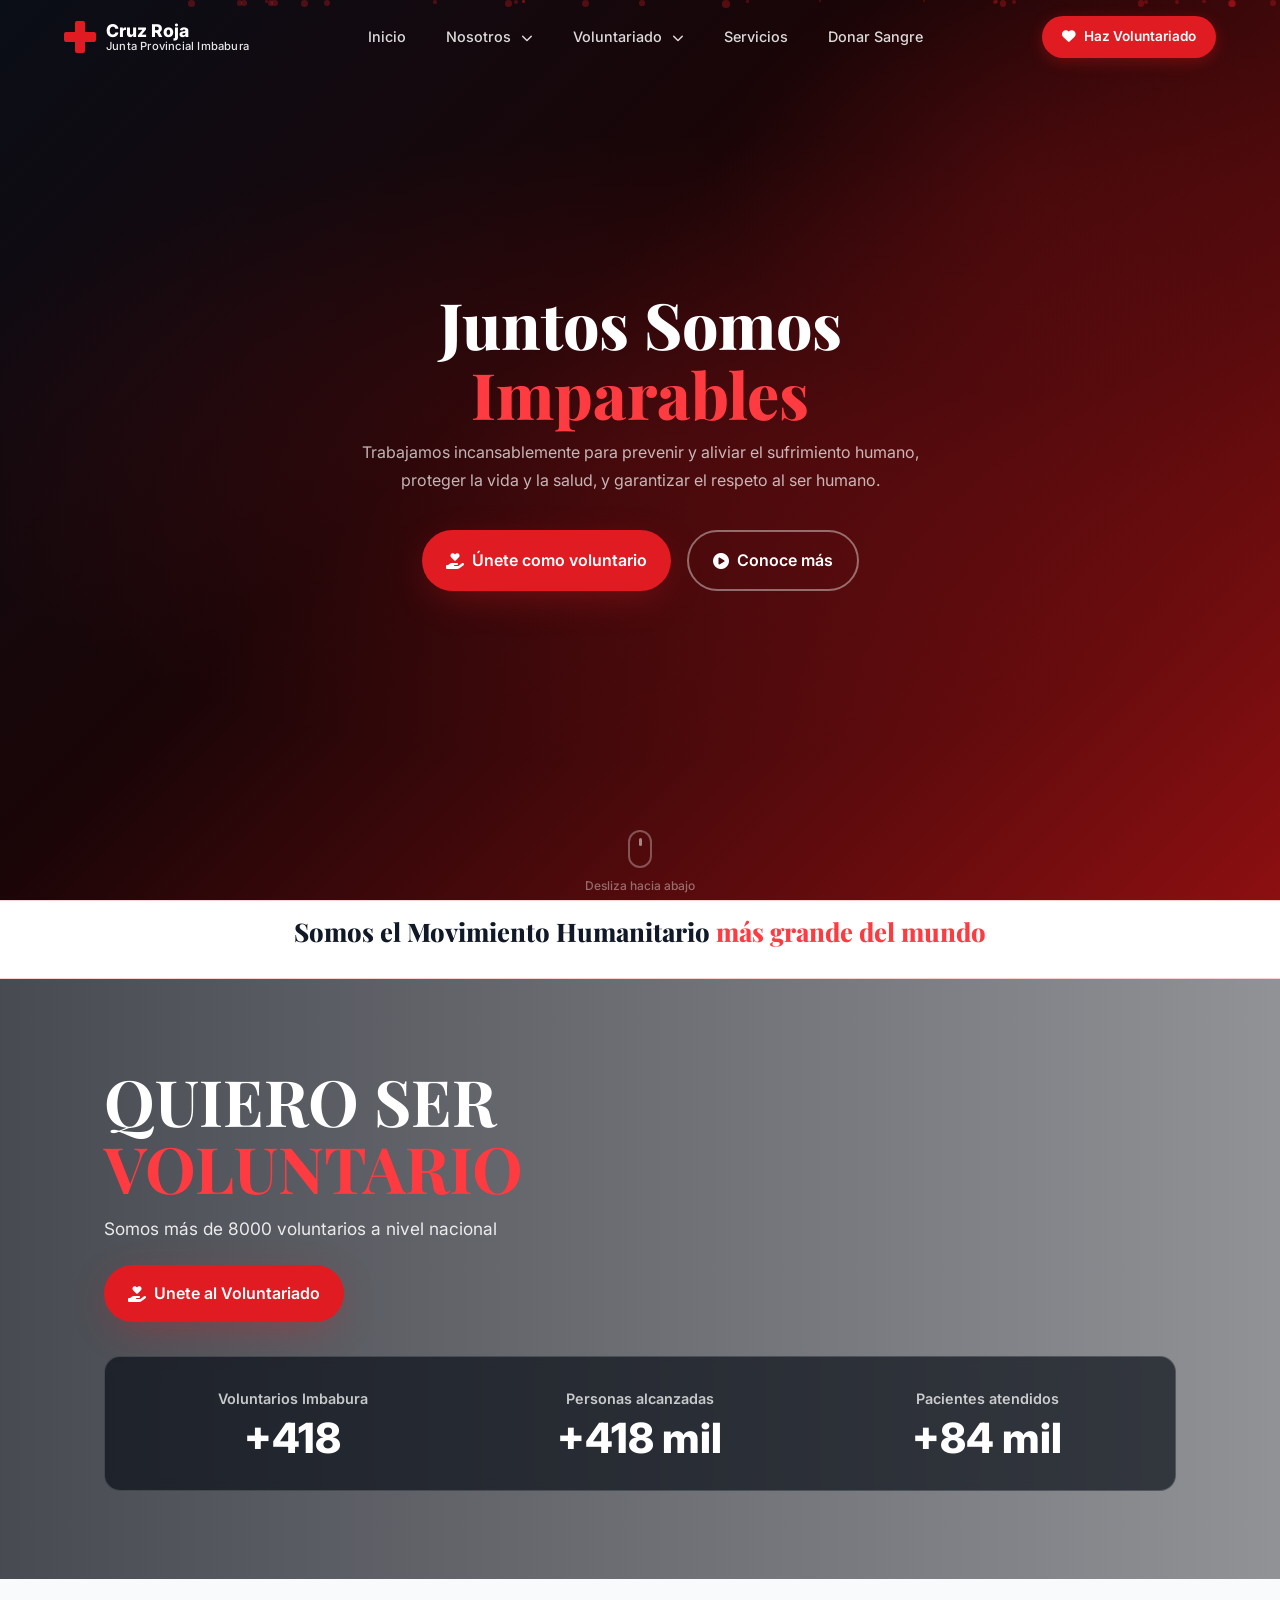
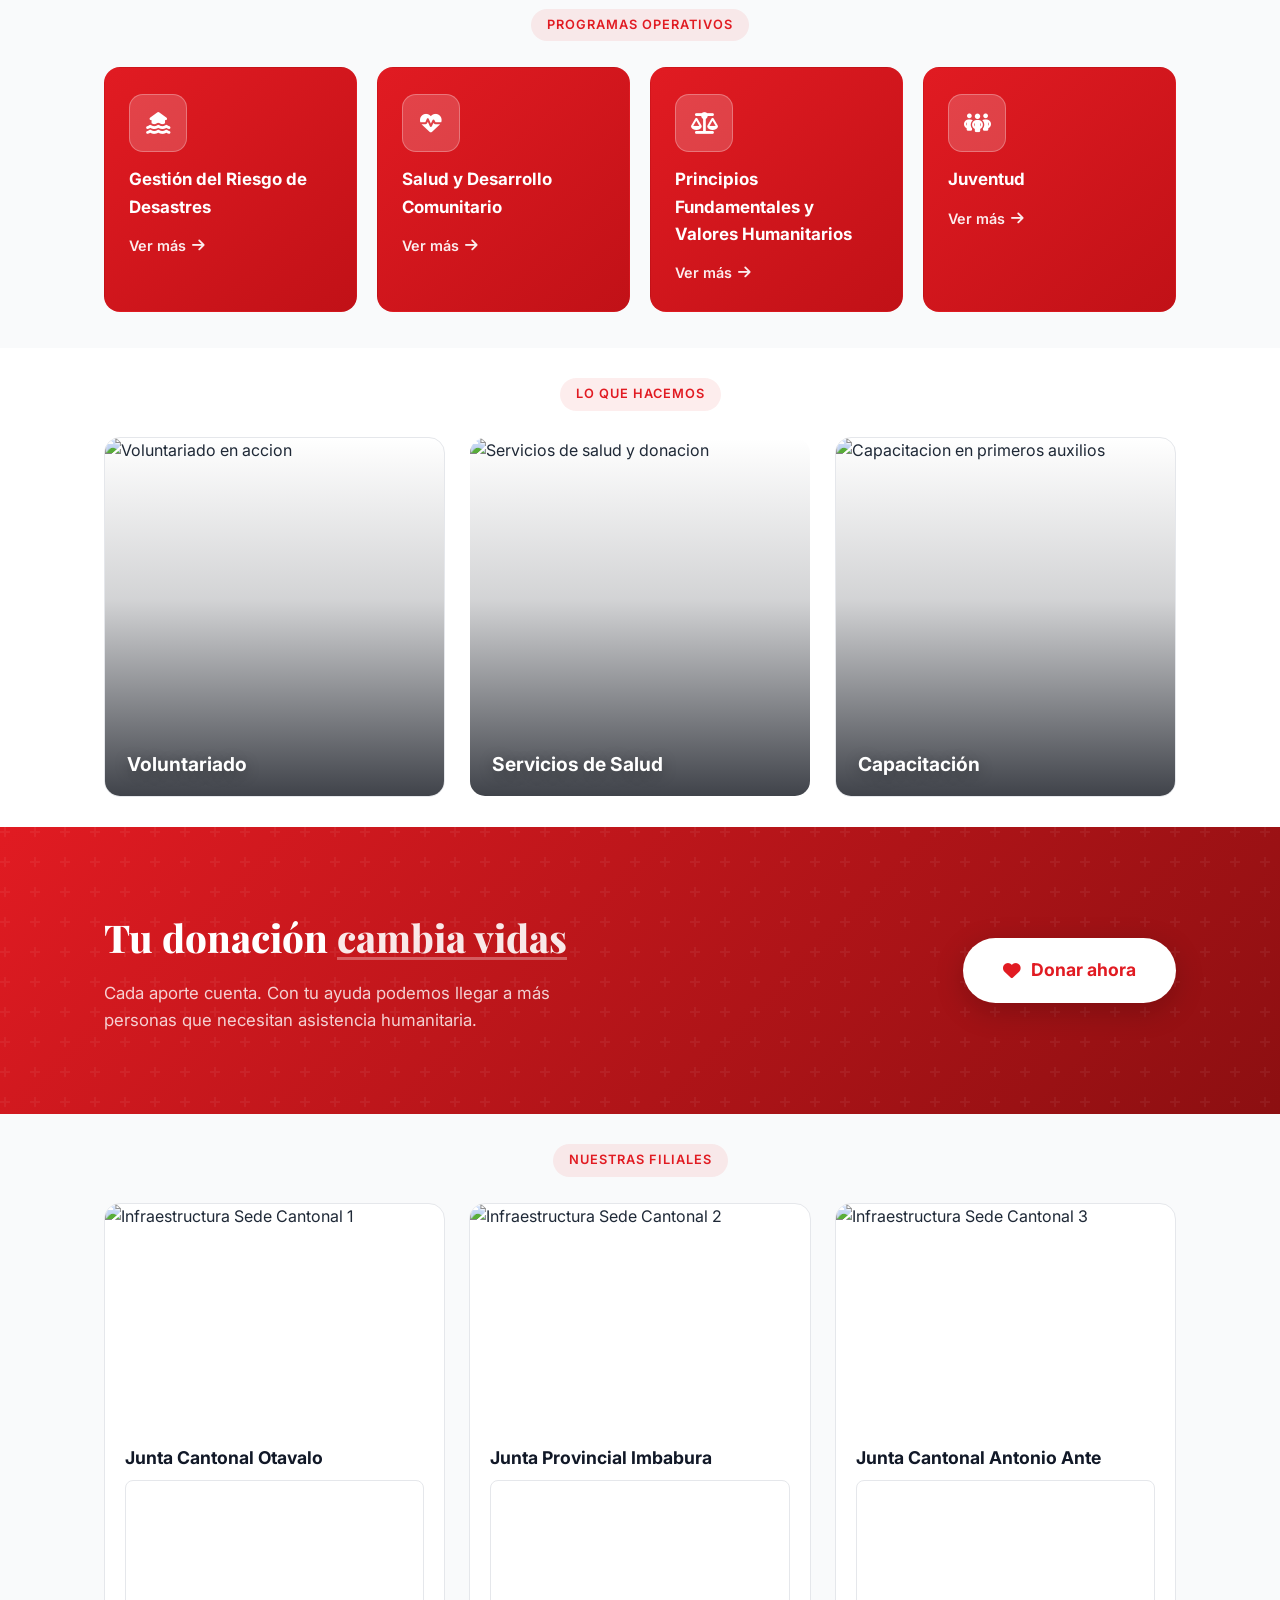
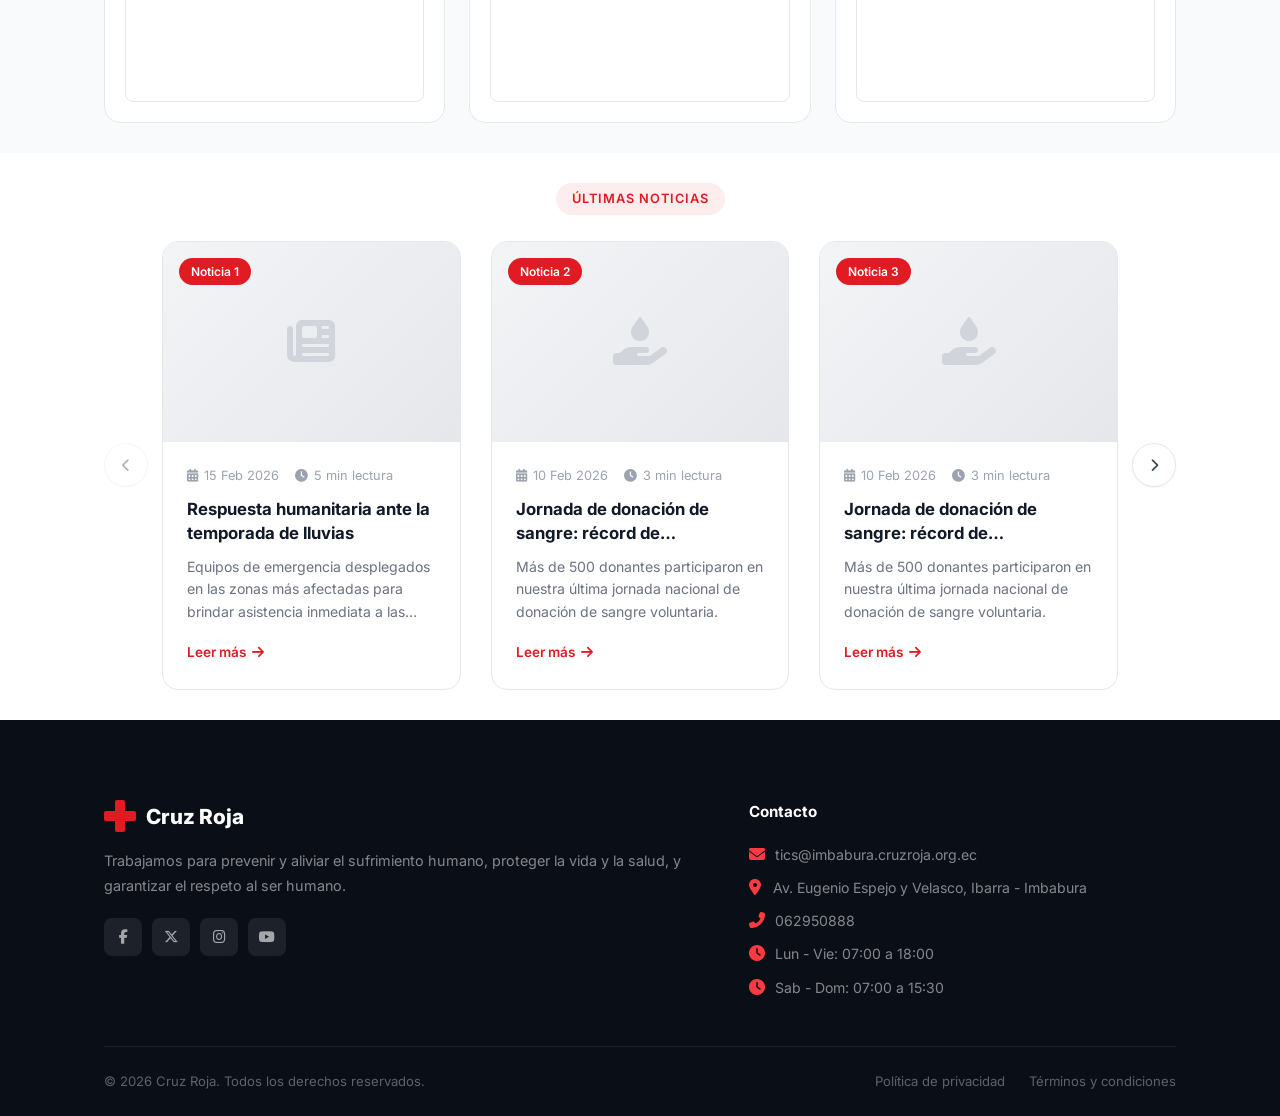
==== index.html @ efe1082a "Add files via upload" ====
﻿<!DOCTYPE html>
<html lang="es">

<head>
    <meta charset="UTF-8">
    <meta name="viewport" content="width=device-width, initial-scale=1.0">
    <meta name="description"
        content="Cruz Roja - Juntos por la humanidad. Descubre nuestros servicios, voluntariado y cómo puedes ayudar.">
    <title>Cruz Roja | Juntos Somos Imparables</title>
    <link rel="stylesheet" href="styles.css">
    <link rel="preconnect" href="https://fonts.googleapis.com">
    <link rel="preconnect" href="https://fonts.gstatic.com" crossorigin>
    <link
        href="https://fonts.googleapis.com/css2?family=Inter:wght@300;400;500;600;700;800;900&family=Playfair+Display:wght@700;800&display=swap"
        rel="stylesheet">
    <link rel="stylesheet" href="https://cdnjs.cloudflare.com/ajax/libs/font-awesome/6.5.1/css/all.min.css">
</head>

<body>
    <!-- Loader -->
    <div id="loader" class="loader">
        <div class="loader-content">
            <div class="loader-cross">
                <div class="cross-vertical"></div>
                <div class="cross-horizontal"></div>
            </div>
            <p class="loader-text">Cruz Roja Imbabura</p>
        </div>
    </div>

    <!-- Navigation -->
    <nav id="navbar" class="navbar">
        <div class="nav-container">
            <a href="#" class="nav-logo">
                <div class="logo-cross">
                    <div class="logo-cross-v"></div>
                    <div class="logo-cross-h"></div>
                </div>
                <span class="nav-logo-text">
                    <span class="nav-logo-title">Cruz Roja</span>
                    <span class="nav-logo-subtitle">Junta Provincial Imbabura</span>
                </span>
            </a>
            <ul class="nav-links" id="navLinks">
                <li><a href="index.html" class="nav-link active">Inicio</a></li>
                <li class="nav-item-has-submenu">
                    <a href="#nosotros" class="nav-link">Nosotros <i class="fas fa-chevron-down nav-caret" aria-hidden="true"></i></a>
                    <ul class="submenu">
                        <li class="nav-item-has-submenu">
                            <a href="conocenos.html" class="nav-link submenu-link">Conócenos <i class="fas fa-chevron-right nav-caret" aria-hidden="true"></i></a>
                            <ul class="submenu submenu-nested">
                                <li><a href="conocenos.html#historia-mision-vision" class="nav-link submenu-link">Historia, Misión y Visión</a></li>
                                <li><a href="conocenos.html#principios-fundamentales" class="nav-link submenu-link">Principios Fundamentales</a></li>
                                <li><a href="conocenos.html#repositorio-digital" class="nav-link submenu-link">Repositorio Digital</a></li>
                            </ul>
                        </li>
                        <li class="nav-item-has-submenu">
                            <a href="#" class="nav-link submenu-link">Autoridades <i class="fas fa-chevron-right nav-caret" aria-hidden="true"></i></a>
                            <ul class="submenu submenu-nested">
                                <li><a href="elecciones-cantonales.html" class="nav-link submenu-link">Elecciones Cantonales</a></li>
                            </ul>
                        </li>
                    </ul>
                </li>
                <li class="nav-item-has-submenu">
                    <a href="voluntariado.html" class="nav-link">Voluntariado <i class="fas fa-chevron-down nav-caret" aria-hidden="true"></i></a>
                    <ul class="submenu">
                        <li class="nav-item-has-submenu">
                            <a href="programas-operativos.html" class="nav-link submenu-link">Programas Misionales <i class="fas fa-chevron-right nav-caret" aria-hidden="true"></i></a>
                            <ul class="submenu submenu-nested">
                                <li><a href="programas-operativos.html#gestion-riesgo" class="nav-link submenu-link">Gestión del Riesgo de Desastres</a></li>
                                <li><a href="programas-operativos.html#salud-comunitaria" class="nav-link submenu-link">Salud Comunitaria</a></li>
                                <li><a href="programas-operativos.html#principios-valores" class="nav-link submenu-link">Principios Fundamentales y Valores Humanitarios</a></li>
                                <li><a href="programas-operativos.html#juventud" class="nav-link submenu-link">Juventud</a></li>
                            </ul>
                        </li>
                    </ul>
                </li>
                <li><a href="servicios-salud.html" class="nav-link">Servicios</a></li>
                <li><a href="donar-sangre.html" class="nav-link">Donar Sangre</a></li>
               
                
            </ul>
            <div class="nav-actions">
                <a href="voluntariado.html" class="btn btn-donate">
                    <i class="fas fa-heart"></i> Haz Voluntariado
                </a>
                <button class="nav-toggle" id="navToggle" aria-label="Abrir menú">
                    <span></span>
                    <span></span>
                    <span></span>
                </button>
            </div>
        </div>
    </nav>

    <!-- Hero Section -->
    <section id="inicio" class="hero">
        <div class="hero-bg">
            <div class="hero-gradient"></div>
            <div class="hero-particles" id="heroParticles"></div>
        </div>
        <div class="hero-content">
           <!-- <div class="hero-badge">
                <i class="fas fa-hands-holding-heart"></i>
                <span>Desde 1863 al servicio de la humanidad</span>
            </div>-->
            <h1 class="hero-title">
                Juntos Somos
                <span class="highlight">Imparables</span>
            </h1>
            <p class="hero-subtitle">
                Trabajamos incansablemente para prevenir y aliviar el sufrimiento humano,
                proteger la vida y la salud, y garantizar el respeto al ser humano.
            </p>
            <div class="hero-buttons">
                <a href="#voluntariado" class="btn btn-primary btn-lg">
                    <i class="fas fa-hand-holding-heart"></i> Únete como voluntario
                </a>
                <a href="#nosotros" class="btn btn-outline btn-lg">
                    <i class="fas fa-play-circle"></i> Conoce más
                </a>
            </div>
            <!--  <div class="hero-stats">
                <div class="stat-item">
                    <span class="stat-number" data-target="192">0</span>
                    <span class="stat-label">Países</span>
                </div>
                <div class="stat-item">
                    <span class="stat-number" data-target="14">0</span><span class="stat-suffix">M+</span>
                    <span class="stat-label">Voluntarios</span>
                </div>
                <div class="stat-item">
                    <span class="stat-number" data-target="160">0</span><span class="stat-suffix">+</span>
                    <span class="stat-label">Años de servicio</span>
                </div>
            </div>-->
        </div>
        <div class="scroll-indicator">
            <div class="mouse">
                <div class="wheel"></div>
            </div>
            <span>Desliza hacia abajo</span>
        </div>
    </section>
   


    <!-- Humanitarian Movement Divider -->
    <section class="humanitarian-divider">
        <div class="container">
            <div class="section-header" data-animate="fade-up">
                <h2 class="section-title">Somos el Movimiento Humanitario <span class="highlight">más grande del mundo</span></h2>
            </div>
        </div>
    </section>

     <!-- Volunteer CTA Banner -->
    <section class="volunteer-cta-banner">
        <div class="volunteer-cta-bg"></div>
        <div class="container volunteer-cta-container">
           
            <div class="volunteer-cta-main" data-animate="fade-up">
                <h2>QUIERO SER <span class="highlight">VOLUNTARIO</span></h2>
                <p>Somos más de 8000 voluntarios a nivel nacional</p>
                <a href="#voluntariado" class="btn btn-primary btn-lg">
                    <i class="fas fa-hand-holding-heart"></i> Unete al Voluntariado
                </a>
            </div>
            <div class="volunteer-cta-stats" id="volunteerCtaStats" data-animate="fade-up" data-delay="120">
                <div class="volunteer-cta-stat">
                    <h4>Voluntarios Imbabura</h4>
                    <p class="volunteer-counter" data-target="500" data-prefix="+" data-suffix="">0</p>
                </div>
                <div class="volunteer-cta-stat">
                    <h4>Personas alcanzadas</h4>
                    <p class="volunteer-counter" data-target="500" data-prefix="+" data-suffix=" mil">0</p>
                </div>
                <div class="volunteer-cta-stat">
                    <h4>Pacientes atendidos</h4>
                    <p class="volunteer-counter" data-target="100" data-prefix="+" data-suffix=" mil">0</p>
                </div>
            </div>
        </div>
    </section>

     <!-- Operational Programs Section -->
    <section id="programas-operativos" class="section operational-programs">
        <div class="container">
            <div class="section-header" data-animate="fade-up">
                <span class="section-tag">Programas Operativos</span>
            </div>
            <div class="operational-grid">
                <article class="operational-card" data-animate="fade-up" data-delay="100">
                    <div class="operational-media" aria-hidden="true">
                        <i class="fas fa-house-flood-water"></i>
                    </div>
                    <h3>Gestión del Riesgo de Desastres</h3>
                    <a href="programas-operativos.html#gestion-riesgo" class="operational-link">Ver más <i class="fas fa-arrow-right"></i></a>
                </article>
                <article class="operational-card" data-animate="fade-up" data-delay="200">
                    <div class="operational-media" aria-hidden="true">
                        <i class="fas fa-heart-pulse"></i>
                    </div>
                    <h3>Salud y Desarrollo Comunitario</h3>
                    <a href="programas-operativos.html#salud-comunitaria" class="operational-link">Ver más <i class="fas fa-arrow-right"></i></a>
                </article>
                <article class="operational-card" data-animate="fade-up" data-delay="300">
                    <div class="operational-media" aria-hidden="true">
                        <i class="fas fa-scale-balanced"></i>
                    </div>
                    <h3>Principios Fundamentales y Valores Humanitarios</h3>
                    <a href="programas-operativos.html#principios-valores" class="operational-link">Ver más <i class="fas fa-arrow-right"></i></a>
                </article>
                <article class="operational-card" data-animate="fade-up" data-delay="400">
                    <div class="operational-media" aria-hidden="true">
                        <i class="fas fa-people-group"></i>
                    </div>
                    <h3>Juventud</h3>
                    <a href="programas-operativos.html#juventud" class="operational-link">Ver más <i class="fas fa-arrow-right"></i></a>
                </article>
            </div>
        </div>
    </section>

    <!-- About Section
    <section id="nosotros" class="section about">
        <div class="container">
            <div class="section-header" data-animate="fade-up">
                <span class="section-tag">Quiénes somos</span>
                <h2 class="section-title">Nuestra <span class="highlight">Misión</span></h2>
                <p class="section-subtitle">
                    Somos una organización humanitaria dedicada a proteger la vida
                    y la dignidad de las personas más vulnerables.
                </p>
            </div>
            <div class="about-grid">
                <div class="about-card" data-animate="fade-up" data-delay="100">
                    <div class="about-card-icon">
                        <i class="fas fa-shield-heart"></i>
                    </div>
                    <h3>Humanidad</h3>
                    <p>Nacida del deseo de dar asistencia sin discriminación a los heridos en los campos de batalla, la
                        Cruz Roja se esfuerza por prevenir y aliviar el sufrimiento humano.</p>
                </div>
                <div class="about-card" data-animate="fade-up" data-delay="200">
                    <div class="about-card-icon">
                        <i class="fas fa-scale-balanced"></i>
                    </div>
                    <h3>Imparcialidad</h3>
                    <p>No hace ninguna distinción de nacionalidad, raza, religión, condición social ni credo político.
                        Se dedica únicamente a socorrer según la necesidad.</p>
                </div>
                <div class="about-card" data-animate="fade-up" data-delay="300">
                    <div class="about-card-icon">
                        <i class="fas fa-handshake-angle"></i>
                    </div>
                    <h3>Neutralidad</h3>
                    <p>Para conservar la confianza de todos, la Cruz Roja se abstiene de tomar parte en las hostilidades
                        y en las controversias de orden político, racial o religioso.</p>
                </div>
                <div class="about-card" data-animate="fade-up" data-delay="400">
                    <div class="about-card-icon">
                        <i class="fas fa-building-ngo"></i>
                    </div>
                    <h3>Independencia</h3>
                    <p>Es independiente. Auxiliar de los poderes públicos en actividades humanitarias, se somete a las
                        leyes que rigen sus respectivos países.</p>
                </div>
                <div class="about-card" data-animate="fade-up" data-delay="500">
                    <div class="about-card-icon">
                        <i class="fas fa-people-group"></i>
                    </div>
                    <h3>Voluntariado</h3>
                    <p>Es un movimiento de socorro voluntario y de carácter desinteresado, no motivado por el deseo de
                        ganancia alguna.</p>
                </div>
                <div class="about-card" data-animate="fade-up" data-delay="600">
                    <div class="about-card-icon">
                        <i class="fas fa-earth-americas"></i>
                    </div>
                    <h3>Universalidad</h3>
                    <p>Es universal. En ella todas las Sociedades tienen los mismos derechos y el deber de ayudarse
                        mutuamente.</p>
                </div>
            </div>
        </div>
    </section>-->

    <!-- Services Section -->
    <section id="servicios" class="section services">
        <div class="container">
                <div class="section-header" data-animate="fade-up">
                <span class="section-tag">Lo que hacemos</span>
             <!--   <h2 class="section-title">Nuestros <span class="highlight">Servicios</span></h2>
            --></div>
            <div class="services-grid">

                <div class="service-card" data-animate="fade-up" data-delay="200">
                    <div class="service-front">
                        <img class="service-image"
                            src="https://images.unsplash.com/photo-1584515933487-779824d29309?auto=format&fit=crop&w=900&q=80"
                            alt="Voluntariado en accion">
                        <h3 class="service-front-title">Voluntariado</h3>
                    </div>
                    <div class="service-back">
                        <div class="service-icon">
                            <i class="fas fa-heart-pulse"></i>
                        </div>
                        <div class="service-content">
                            <h3>Voluntariado</h3>
                            <p>Programas de prevención de enfermedades, primeros auxilios, donación de sangre y asistencia
                                médica a comunidades vulnerables.</p>
                            <a href="#" class="service-link">Saber más <i class="fas fa-arrow-right"></i></a>
                        </div>
                    </div>
                </div>
                <div class="service-card featured health-service-card" data-animate="fade-up" data-delay="300" data-service-url="servicios-salud.html" role="link" tabindex="0" aria-label="Ir a Servicios de Salud">
                    <div class="service-front">
                        <img class="service-image"
                            src="https://images.unsplash.com/photo-1579684385127-1ef15d508118?auto=format&fit=crop&w=900&q=80"
                            alt="Servicios de salud y donacion">
                        <h3 class="service-front-title">Servicios de Salud</h3>
                    </div>
                    <div class="service-back">
                        <div class="service-icon">
                            <i class="fas fa-droplet"></i>
                        </div>
                        <div class="service-content">
                            <h3>Servicios de Salud</h3>
                            <p>Campañas permanentes de donación voluntaria de sangre. Tu donación puede salvar hasta tres
                                vidas.</p>
                            <a href="servicios-salud.html" class="service-link">Saber más <i class="fas fa-arrow-right"></i></a>
                        </div>
                    </div>
                </div>
                <div class="service-card" data-animate="fade-up" data-delay="400">
                    <div class="service-front">
                        <img class="service-image"
                            src="https://images.unsplash.com/photo-1516534775068-ba3e7458af70?auto=format&fit=crop&w=900&q=80"
                            alt="Capacitacion en primeros auxilios">
                        <h3 class="service-front-title">Capacitación</h3>
                    </div>
                    <div class="service-back">
                        <div class="service-icon">
                            <i class="fas fa-graduation-cap"></i>
                        </div>
                        <div class="service-content">
                            <h3>Capacitación</h3>
                            <p>Cursos de primeros auxilios, gestión de riesgos, socorrismo acuático y más para la formación
                                de voluntarios y comunidad.</p>
                            <a href="#" class="service-link">Saber más <i class="fas fa-arrow-right"></i></a>
                        </div>
                    </div>
                </div>

            </div>
        </div>
    </section>

    <!-- CTA Donation Banner -->
    <section class="donation-banner">
        <div class="container">
            <div class="donation-content" data-animate="fade-up">
                <div class="donation-text">
                    <h2>Tu donación <span class="highlight">cambia vidas</span></h2>
                    <p>Cada aporte cuenta. Con tu ayuda podemos llegar a más personas que necesitan asistencia
                        humanitaria.</p>
                </div>
                <div class="donation-actions">
                    <a href="#donar" class="btn btn-donate-lg">
                        <i class="fas fa-heart"></i> Donar ahora
                    </a>
                    <!-- <div class="donation-amount">
                        <span>Desde</span>
                        <strong>$5.000</strong>
                        <span>al mes</span>
                    </div>-->
                </div>
            </div>
        </div>
    </section>

   

   

    <!-- Volunteer Section
    <section id="voluntariado" class="section volunteer">
        <div class="container">
            <div class="volunteer-wrapper">
                <div class="volunteer-info" data-animate="fade-right">
                    <span class="section-tag">Sé parte del cambio</span>
                    <h2 class="section-title">Únete como <span class="highlight">Voluntario</span></h2>
                    <p>Ser voluntario de la Cruz Roja es una forma de vida. Es comprometerse con la humanidad y poner tu
                        tiempo y habilidades al servicio de los demás.</p>
                    <div class="volunteer-benefits">
                        <div class="benefit-item">
                            <div class="benefit-icon"><i class="fas fa-check-circle"></i></div>
                            <div>
                                <h4>Formación continua</h4>
                                <p>Accede a cursos y talleres gratuitos de primeros auxilios, liderazgo y más.</p>
                            </div>
                        </div>
                        <div class="benefit-item">
                            <div class="benefit-icon"><i class="fas fa-check-circle"></i></div>
                            <div>
                                <h4>Red de contactos</h4>
                                <p>Conecta con miles de voluntarios en tu país y alrededor del mundo.</p>
                            </div>
                        </div>
                        <div class="benefit-item">
                            <div class="benefit-icon"><i class="fas fa-check-circle"></i></div>
                            <div>
                                <h4>Impacto real</h4>
                                <p>Tus acciones transforman vidas y comunidades de manera tangible.</p>
                            </div>
                        </div>
                    </div>
                </div>
                <div class="volunteer-form-wrapper" data-animate="fade-left">
                    <form id="volunteerForm" class="volunteer-form">
                        <h3>Registro de Voluntario</h3>
                        <div class="form-row">
                            <div class="form-group">
                                <label for="volName">Nombre completo</label>
                                <input type="text" id="volName" name="name" placeholder="Tu nombre" required>
                            </div>
                            <div class="form-group">
                                <label for="volEmail">Correo electrónico</label>
                                <input type="email" id="volEmail" name="email" placeholder="tu@email.com" required>
                            </div>
                        </div>
                        <div class="form-row">
                            <div class="form-group">
                                <label for="volPhone">Teléfono</label>
                                <input type="tel" id="volPhone" name="phone" placeholder="+57 300 000 0000">
                            </div>
                            <div class="form-group">
                                <label for="volCity">Ciudad</label>
                                <input type="text" id="volCity" name="city" placeholder="Tu ciudad">
                            </div>
                        </div>
                        <div class="form-group">
                            <label for="volArea">Área de interés</label>
                            <select id="volArea" name="area" required>
                                <option value="" disabled selected>Selecciona un área</option>
                                <option value="emergencias">Emergencias y Desastres</option>
                                <option value="salud">Salud Comunitaria</option>
                                <option value="sangre">Donación de Sangre</option>
                                <option value="social">Apoyo Social</option>
                                <option value="educacion">Educación y Capacitación</option>
                                <option value="otros">Otros</option>
                            </select>
                        </div>
                        <div class="form-group">
                            <label for="volMessage">¿Por qué quieres ser voluntario?</label>
                            <textarea id="volMessage" name="message" rows="3"
                                placeholder="Cuéntanos tu motivación..."></textarea>
                        </div>
                        <button type="submit" class="btn btn-primary btn-block">
                            <i class="fas fa-paper-plane"></i> Enviar solicitud
                        </button>
                    </form>
                </div>
            </div>
        </div>
    </section>-->



    <!-- Contact Section
    <section id="contacto" class="section contact">
        <div class="container">
            <div class="section-header" data-animate="fade-up">
                <span class="section-tag">Contáctanos</span>
                <h2 class="section-title">¿Necesitas <span class="highlight">Ayuda</span>?</h2>
                <p class="section-subtitle">
                    Estamos disponibles para atenderte. No dudes en comunicarte con nosotros.
                </p>
            </div>
            <div class="contact-grid">
                <div class="contact-info" data-animate="fade-right">
                    <div class="contact-card">
                        <div class="contact-icon"><i class="fas fa-phone-alt"></i></div>
                        <div>
                            <h4>Línea de emergencia</h4>
                            <p>132 (Gratuita 24/7)</p>
                        </div>
                    </div>
                    <div class="contact-card">
                        <div class="contact-icon"><i class="fas fa-envelope"></i></div>
                        <div>
                            <h4>Correo electrónico</h4>
                            <p>contacto@cruzroja.org</p>
                        </div>
                    </div>
                    <div class="contact-card">
                        <div class="contact-icon"><i class="fas fa-map-marker-alt"></i></div>
                        <div>
                            <h4>Sede principal</h4>
                            <p>Av. 68 No. 66-31, Bogotá D.C.</p>
                        </div>
                    </div>
                    <div class="contact-card">
                        <div class="contact-icon"><i class="fas fa-clock"></i></div>
                        <div>
                            <h4>Horario de atención</h4>
                            <p>Lun - Vie: 8:00 AM - 5:00 PM</p>
                        </div>
                    </div>
                    <div class="contact-social">
                        <h4>Síguenos</h4>
                        <div class="social-links">
                            <a href="#" class="social-link" aria-label="Facebook"><i class="fab fa-facebook-f"></i></a>
                            <a href="#" class="social-link" aria-label="Twitter"><i class="fab fa-x-twitter"></i></a>
                            <a href="#" class="social-link" aria-label="Instagram"><i class="fab fa-instagram"></i></a>
                            <a href="#" class="social-link" aria-label="YouTube"><i class="fab fa-youtube"></i></a>
                            <a href="#" class="social-link" aria-label="TikTok"><i class="fab fa-tiktok"></i></a>
                        </div>
                    </div>
                </div>
                <div class="contact-form-wrapper" data-animate="fade-left">
                    <form id="contactForm" class="contact-form">
                        <h3>Envíanos un mensaje</h3>
                        <div class="form-row">
                            <div class="form-group">
                                <label for="contactName">Nombre</label>
                                <input type="text" id="contactName" name="name" placeholder="Tu nombre" required>
                            </div>
                            <div class="form-group">
                                <label for="contactEmail">Email</label>
                                <input type="email" id="contactEmail" name="email" placeholder="tu@email.com" required>
                            </div>
                        </div>
                        <div class="form-group">
                            <label for="contactSubject">Asunto</label>
                            <input type="text" id="contactSubject" name="subject"
                                placeholder="¿En qué podemos ayudarte?">
                        </div>
                        <div class="form-group">
                            <label for="contactMessage">Mensaje</label>
                            <textarea id="contactMessage" name="message" rows="4" placeholder="Escribe tu mensaje..."
                                required></textarea>
                        </div>
                        <button type="submit" class="btn btn-primary btn-block">
                            <i class="fas fa-paper-plane"></i> Enviar mensaje
                        </button>
                    </form>
                </div>
            </div>
        </div>
    </section>  -->

    <!-- Sedes Cantonales -->
    <section id="sedes" class="section branch-offices">
        <div class="container">
            <div class="section-header" data-animate="fade-up">
                <span class="section-tag">Nuestras filiales</span>
                
            </div>
            <div class="branch-grid">
                <article class="branch-card" data-animate="fade-up" data-delay="100">
                    <img class="branch-image"
                        src="https://images.unsplash.com/photo-1576091160550-2173dba999ef?auto=format&fit=crop&w=1200&q=80"
                        alt="Infraestructura Sede Cantonal 1">
                    <div class="branch-content">
                        <h3>Junta Cantonal Otavalo</h3>
                        <div class="branch-map">
                            <iframe title="Mapa Sede Cantonal 1" loading="lazy" referrerpolicy="no-referrer-when-downgrade"
                                src="https://www.google.com/maps/embed?pb=!1m18!1m12!1m3!1d997.4466118248126!2d-78.26193268577909!3d0.22901985201819616!2m3!1f0!2f0!3f0!3m2!1i1024!2i768!4f13.1!3m3!1m2!1s0x8e2a14907764958d%3A0x4f25e03972578fdd!2sC.%20Bol%C3%ADvar%201203%2C%20Otavalo!5e0!3m2!1ses!2sec!4v1771607890391!5m2!1ses!2sec" 
                                allowfullscreen></iframe>
                        </div>
                    </div>
                </article>
                <article class="branch-card" data-animate="fade-up" data-delay="200">
                    <img class="branch-image"
                        src="https://images.unsplash.com/photo-1587351021759-3e566b6af7cc?auto=format&fit=crop&w=1200&q=80"
                        alt="Infraestructura Sede Cantonal 2">
                    <div class="branch-content">
                        <h3>Junta Provincial Imbabura</h3>
                        <div class="branch-map">
                            <iframe title="Mapa Sede Cantonal 2" loading="lazy" referrerpolicy="no-referrer-when-downgrade"
                                src="https://maps.google.com/maps?q=8VXH+7G5%2C%20Eugenio%20Espejo%2C%20Ibarra&t=&z=14&ie=UTF8&iwloc=&output=embed"
                                allowfullscreen></iframe>
                        </div>
                    </div>
                </article>
                <article class="branch-card" data-animate="fade-up" data-delay="300">
                    <img class="branch-image"
                        src="https://images.unsplash.com/photo-1519494080410-f9aa8f52faca?auto=format&fit=crop&w=1200&q=80"
                        alt="Infraestructura Sede Cantonal 3">
                    <div class="branch-content">
                        <h3>Junta Cantonal Antonio Ante</h3>
                        <div class="branch-map">
                            <iframe title="Mapa Sede Cantonal 3" loading="lazy" referrerpolicy="no-referrer-when-downgrade"
                                src="https://www.google.com/maps/embed?pb=!1m18!1m12!1m3!1d63836.01581867002!2d-78.28771747832032!3d0.33286750000000753!2m3!1f0!2f0!3f0!3m2!1i1024!2i768!4f13.1!3m3!1m2!1s0x8e2a3f6fc0b7ac4b%3A0x8a19383ad1d02f16!2sCentros%20M%C3%A9dicos%20Cruz%20Roja%20Atuntaqui!5e0!3m2!1ses!2sec!4v1771608004005!5m2!1ses!2sec"
                                allowfullscreen></iframe>
                        </div>
                    </div>
                </article>
            </div>
        </div>
    </section>

     <!-- News Section -->
    <section id="noticias" class="section news">
        <div class="container">
            <div class="section-header" data-animate="fade-up">
                <span class="section-tag">Últimas noticias</span>
            <!--    <h2 class="section-title">Mantente <span class="highlight">Informado</span></h2>
                <p class="section-subtitle">
                    Conoce las últimas noticias y actividades de la Cruz Roja.
                </p>-->
            </div>
            <div class="news-carousel" data-animate="fade-up">
                <button class="news-nav prev" id="newsPrev" aria-label="Noticias anteriores" type="button">
                    <i class="fas fa-chevron-left"></i>
                </button>
                <div class="news-viewport">
                    <div class="news-grid" id="newsTrack">
                <article class="news-card" data-animate="fade-up" data-delay="100">
                    <div class="news-image">
                        <div class="news-image-placeholder">
                            <i class="fas fa-newspaper"></i>
                        </div>
                        <span class="news-category">Noticia 1</span>
                    </div>
                    <div class="news-content">
                        <div class="news-meta">
                            <span><i class="fas fa-calendar-alt"></i> 15 Feb 2026</span>
                            <span><i class="fas fa-clock"></i> 5 min lectura</span>
                        </div>
                        <h3>Respuesta humanitaria ante la temporada de lluvias</h3>
                        <p>Equipos de emergencia desplegados en las zonas más afectadas para brindar asistencia
                            inmediata a las familias damnificadas.</p>
                        <a href="#" class="news-link">Leer más <i class="fas fa-arrow-right"></i></a>
                    </div>
                </article>
                <article class="news-card" data-animate="fade-up" data-delay="200">
                    <div class="news-image">
                        <div class="news-image-placeholder">
                            <i class="fas fa-hand-holding-droplet"></i>
                        </div>
                        <span class="news-category">Noticia 2</span>
                    </div>
                    <div class="news-content">
                        <div class="news-meta">
                            <span><i class="fas fa-calendar-alt"></i> 10 Feb 2026</span>
                            <span><i class="fas fa-clock"></i> 3 min lectura</span>
                        </div>
                        <h3>Jornada de donación de sangre: récord de participación</h3>
                        <p>Más de 500 donantes participaron en nuestra última jornada nacional de donación de sangre
                            voluntaria.</p>
                        <a href="#" class="news-link">Leer más <i class="fas fa-arrow-right"></i></a>
                    </div>
                </article>
                <article class="news-card" data-animate="fade-up" data-delay="200">
                    <div class="news-image">
                        <div class="news-image-placeholder">
                            <i class="fas fa-hand-holding-droplet"></i>
                        </div>
                        <span class="news-category">Noticia 3</span>
                    </div>
                    <div class="news-content">
                        <div class="news-meta">
                            <span><i class="fas fa-calendar-alt"></i> 10 Feb 2026</span>
                            <span><i class="fas fa-clock"></i> 3 min lectura</span>
                        </div>
                        <h3>Jornada de donación de sangre: récord de participación</h3>
                        <p>Más de 500 donantes participaron en nuestra última jornada nacional de donación de sangre
                            voluntaria.</p>
                        <a href="#" class="news-link">Leer más <i class="fas fa-arrow-right"></i></a>
                    </div>
                </article>
                <article class="news-card" data-animate="fade-up" data-delay="200">
                    <div class="news-image">
                        <div class="news-image-placeholder">
                            <i class="fas fa-hand-holding-droplet"></i>
                        </div>
                        <span class="news-category">Noticia 4</span>
                    </div>
                    <div class="news-content">
                        <div class="news-meta">
                            <span><i class="fas fa-calendar-alt"></i> 10 Feb 2026</span>
                            <span><i class="fas fa-clock"></i> 3 min lectura</span>
                        </div>
                        <h3>Jornada de donación de sangre: récord de participación</h3>
                        <p>Más de 500 donantes participaron en nuestra última jornada nacional de donación de sangre
                            voluntaria.</p>
                        <a href="#" class="news-link">Leer más <i class="fas fa-arrow-right"></i></a>
                    </div>
                </article>
                <article class="news-card" data-animate="fade-up" data-delay="200">
                    <div class="news-image">
                        <div class="news-image-placeholder">
                            <i class="fas fa-hand-holding-droplet"></i>
                        </div>
                        <span class="news-category">Noticia 5</span>
                    </div>
                    <div class="news-content">
                        <div class="news-meta">
                            <span><i class="fas fa-calendar-alt"></i> 10 Feb 2026</span>
                            <span><i class="fas fa-clock"></i> 3 min lectura</span>
                        </div>
                        <h3>Jornada de donación de sangre: récord de participación</h3>
                        <p>Más de 500 donantes participaron en nuestra última jornada nacional de donación de sangre
                            voluntaria.</p>
                        <a href="#" class="news-link">Leer más <i class="fas fa-arrow-right"></i></a>
                    </div>
                </article>
                <article class="news-card" data-animate="fade-up" data-delay="300">
                    <div class="news-image">
                        <div class="news-image-placeholder">
                            <i class="fas fa-chalkboard-teacher"></i>
                        </div>
                        <span class="news-category">Noticia 6</span>
                    </div>
                    <div class="news-content">
                        <div class="news-meta">
                            <span><i class="fas fa-calendar-alt"></i> 5 Feb 2026</span>
                            <span><i class="fas fa-clock"></i> 4 min lectura</span>
                        </div>
                        <h3>Nuevos cursos de primeros auxilios abiertos al público</h3>
                        <p>Inscríbete en nuestros cursos certificados de primeros auxilios, RCP y manejo de emergencias
                            para toda la comunidad.</p>
                        <a href="#" class="news-link">Leer más <i class="fas fa-arrow-right"></i></a>
                    </div>
                </article>
                    </div>
                </div>
                <button class="news-nav next" id="newsNext" aria-label="Noticias siguientes" type="button">
                    <i class="fas fa-chevron-right"></i>
                </button>
            </div>
        </div>
    </section>

    <!-- Footer -->
    <footer class="footer">
        <div class="container">
            <div class="footer-grid">
                <div class="footer-brand">
                    <a href="#" class="footer-logo">
                        <div class="logo-cross">
                            <div class="logo-cross-v"></div>
                            <div class="logo-cross-h"></div>
                        </div>
                        <span>Cruz Roja</span>
                    </a>
                    <p>Trabajamos para prevenir y aliviar el sufrimiento humano, proteger la vida y la salud, y
                        garantizar el respeto al ser humano.</p>
                    <div class="footer-social">
                        <a href="#" aria-label="Facebook"><i class="fab fa-facebook-f"></i></a>
                        <a href="#" aria-label="Twitter"><i class="fab fa-x-twitter"></i></a>
                        <a href="#" aria-label="Instagram"><i class="fab fa-instagram"></i></a>
                        <a href="#" aria-label="YouTube"><i class="fab fa-youtube"></i></a>
                    </div>
                </div>
                <div class="footer-contact">
                    <h4>Contacto</h4>
                    <ul class="footer-contact-list">
                        <li>
                            <i class="fas fa-envelope"></i>
                            <span>tics@imbabura.cruzroja.org.ec</span>
                        </li>
                        <li>
                            <i class="fas fa-map-marker-alt"></i>
                            <span>Av. Eugenio Espejo y Velasco, Ibarra - Imbabura</span>
                        </li>
                        <li>
                            <i class="fas fa-phone-alt"></i>
                            <span>062950888</span>
                        </li>
                        <li>
                            <i class="fas fa-clock"></i>
                            <span>Lun - Vie: 07:00 a 18:00</span>
                        </li>
                        <li>
                            <i class="fas fa-clock"></i>
                            <span>Sab - Dom: 07:00 a 15:30</span>
                        </li>
                    </ul>
                </div>
            </div>
            <div class="footer-bottom">
                <p>&copy; 2026 Cruz Roja. Todos los derechos reservados.</p>
                <div class="footer-bottom-links">
                    <a href="#">Política de privacidad</a>
                    <a href="#">Términos y condiciones</a>
                </div>
            </div>
        </div>
    </footer>

    <!-- Scroll to Top -->
    <button id="scrollTop" class="scroll-top" aria-label="Volver arriba">
        <i class="fas fa-chevron-up"></i>
    </button>

    <script src="script.js"></script>
</body>

</html>
---- styles.css ----
﻿/* ===== VARIABLES & RESET ===== */
:root {
    --red-primary: #E11B22;
    --red-dark: #B71518;
    --red-darker: #8C0F11;
    --red-light: #FF3B42;
    --red-glow: rgba(225, 27, 34, 0.3);

    --white: #FFFFFF;
    --gray-50: #F9FAFB;
    --gray-100: #F3F4F6;
    --gray-200: #E5E7EB;
    --gray-300: #D1D5DB;
    --gray-400: #9CA3AF;
    --gray-500: #6B7280;
    --gray-600: #4B5563;
    --gray-700: #374151;
    --gray-800: #1F2937;
    --gray-900: #111827;
    --gray-950: #0A0E17;

    --font-primary: 'Inter', -apple-system, BlinkMacSystemFont, sans-serif;
    --font-display: 'Playfair Display', Georgia, serif;

    --shadow-sm: 0 1px 2px rgba(0, 0, 0, 0.05);
    --shadow-md: 0 4px 6px -1px rgba(0, 0, 0, 0.1), 0 2px 4px -2px rgba(0, 0, 0, 0.1);
    --shadow-lg: 0 10px 15px -3px rgba(0, 0, 0, 0.1), 0 4px 6px -4px rgba(0, 0, 0, 0.1);
    --shadow-xl: 0 20px 25px -5px rgba(0, 0, 0, 0.1), 0 8px 10px -6px rgba(0, 0, 0, 0.1);
    --shadow-2xl: 0 25px 50px -12px rgba(0, 0, 0, 0.25);
    --shadow-red: 0 10px 40px -10px rgba(225, 27, 34, 0.4);

    --radius-sm: 8px;
    --radius-md: 12px;
    --radius-lg: 16px;
    --radius-xl: 24px;
    --radius-full: 9999px;

    --transition-fast: 0.15s ease;
    --transition-base: 0.3s ease;
    --transition-slow: 0.5s ease;
    --transition-spring: 0.4s cubic-bezier(0.34, 1.56, 0.64, 1);
}

*,
*::before,
*::after {
    margin: 0;
    padding: 0;
    box-sizing: border-box;
}

html {
    scroll-behavior: smooth;
    font-size: 16px;
}

body {
    font-family: var(--font-primary);
    color: var(--gray-800);
    background-color: var(--white);
    line-height: 1.6;
    overflow-x: hidden;
    -webkit-font-smoothing: antialiased;
    -moz-osx-font-smoothing: grayscale;
}

a {
    text-decoration: none;
    color: inherit;
    transition: color var(--transition-fast);
}

ul {
    list-style: none;
}

img {
    max-width: 100%;
    height: auto;
    display: block;
}

button {
    cursor: pointer;
    border: none;
    outline: none;
    font-family: inherit;
}

input,
textarea,
select {
    font-family: inherit;
    outline: none;
}

/* ===== LOADER ===== */
.loader {
    position: fixed;
    top: 0;
    left: 0;
    width: 100%;
    height: 100%;
    background: var(--gray-950);
    display: flex;
    align-items: center;
    justify-content: center;
    z-index: 10000;
    transition: opacity 0.6s ease, visibility 0.6s ease;
}

.loader.hidden {
    opacity: 0;
    visibility: hidden;
}

.loader-content {
    text-align: center;
}

.loader-cross {
    position: relative;
    width: 60px;
    height: 60px;
    margin: 0 auto 20px;
    animation: pulse-cross 1.2s ease-in-out infinite;
}

.cross-vertical,
.cross-horizontal {
    position: absolute;
    background: var(--red-primary);
    border-radius: 4px;
}

.cross-vertical {
    width: 16px;
    height: 60px;
    left: 50%;
    transform: translateX(-50%);
}

.cross-horizontal {
    width: 60px;
    height: 16px;
    top: 50%;
    transform: translateY(-50%);
}

.loader-text {
    font-size: 1.25rem;
    font-weight: 600;
    color: var(--white);
    letter-spacing: 4px;
    text-transform: uppercase;
    opacity: 0.8;
}

@keyframes pulse-cross {

    0%,
    100% {
        transform: scale(1);
        opacity: 1;
    }

    50% {
        transform: scale(1.15);
        opacity: 0.7;
    }
}

/* ===== LAYOUT ===== */
.container {
    max-width: 1200px;
    margin: 0 auto;
    padding: 0 64px;
}

.section {
    padding: 30px 0;
}

/* ===== NAVBAR ===== */
.navbar {
    position: fixed;
    top: 0;
    left: 0;
    width: 100%;
    z-index: 1000;
    padding: 16px 0;
    transition: all var(--transition-base);
}

.navbar.scrolled {
    background: rgba(255, 255, 255, 0.95);
    backdrop-filter: blur(20px);
    -webkit-backdrop-filter: blur(20px);
    padding: 10px 0;
    box-shadow: 0 1px 20px rgba(0, 0, 0, 0.08);
}

.nav-container {
    max-width: 1200px;
    margin: 0 auto;
    padding: 0 24px;
    display: flex;
    align-items: center;
    justify-content: space-between;
}

.nav-logo {
    display: flex;
    align-items: center;
    gap: 10px;
    color: var(--white);
    transition: color var(--transition-base);
}

.navbar.scrolled .nav-logo {
    color: var(--gray-900);
}

.nav-logo-text {
    display: flex;
    flex-direction: column;
    line-height: 1.1;
}

.nav-logo-title {
    font-size: 1.1rem;
    font-weight: 800;
}

.nav-logo-subtitle {
    font-size: 0.7rem;
    font-weight: 500;
    letter-spacing: 0.2px;
    opacity: 0.9;
}

.logo-cross {
    position: relative;
    width: 32px;
    height: 32px;
    flex-shrink: 0;
}

.logo-cross-v,
.logo-cross-h {
    position: absolute;
    background: var(--red-primary);
    border-radius: 2px;
}

.logo-cross-v {
    width: 10px;
    height: 32px;
    left: 50%;
    transform: translateX(-50%);
}

.logo-cross-h {
    width: 32px;
    height: 10px;
    top: 50%;
    transform: translateY(-50%);
}

.nav-links {
    display: flex;
    gap: 8px;
}

.nav-link {
    padding: 8px 16px;
    font-size: 0.9rem;
    font-weight: 500;
    color: rgba(255, 255, 255, 0.85);
    border-radius: var(--radius-full);
    transition: all var(--transition-fast);
}

.nav-link:hover,
.nav-link.active {
    color: var(--white);
    background: rgba(255, 255, 255, 0.15);
}

.navbar.scrolled .nav-link {
    color: var(--gray-600);
}

.navbar.scrolled .nav-link:hover,
.navbar.scrolled .nav-link.active {
    color: var(--red-primary);
    background: rgba(225, 27, 34, 0.08);
}

.nav-links > li {
    position: relative;
}

.nav-caret {
    font-size: 0.72rem;
    margin-left: 6px;
}

.submenu {
    position: absolute;
    top: calc(100% + 6px);
    left: 0;
    min-width: 320px;
    background: rgba(13, 18, 31, 0.98);
    border: 1px solid rgba(255, 255, 255, 0.14);
    border-radius: 12px;
    padding: 8px;
    display: flex;
    flex-direction: column;
    gap: 4px;
    box-shadow: 0 14px 28px rgba(10, 14, 23, 0.25);
    opacity: 0;
    visibility: hidden;
    transform: translateY(6px);
    transition: opacity var(--transition-fast), transform var(--transition-fast), visibility var(--transition-fast);
    z-index: 1005;
}

.submenu .submenu {
    top: 0;
    left: calc(100% + 8px);
}

.submenu .nav-item-has-submenu {
    position: relative;
}

.nav-item-has-submenu:hover > .submenu,
.nav-item-has-submenu:focus-within > .submenu {
    opacity: 1;
    visibility: visible;
    transform: translateY(0);
}

.submenu .nav-link {
    width: 100%;
    display: flex;
    align-items: center;
    justify-content: space-between;
    border-radius: 8px;
    padding: 10px 12px;
    color: rgba(255, 255, 255, 0.92);
}

.navbar.scrolled .submenu {
    background: #ffffff;
    border-color: rgba(17, 24, 39, 0.12);
    box-shadow: 0 14px 30px rgba(17, 24, 39, 0.12);
}

.navbar.scrolled .submenu .nav-link {
    color: #1f2937;
}

.navbar.scrolled .submenu .nav-link:hover,
.navbar.scrolled .submenu .nav-link.active {
    color: var(--red-primary);
    background: rgba(225, 27, 34, 0.08);
}

.nav-actions {
    display: flex;
    align-items: center;
    gap: 12px;
}

.nav-toggle {
    display: none;
    flex-direction: column;
    gap: 5px;
    background: none;
    padding: 4px;
}

.nav-toggle span {
    display: block;
    width: 24px;
    height: 2px;
    background: var(--white);
    border-radius: 2px;
    transition: all var(--transition-base);
}

.navbar.scrolled .nav-toggle span {
    background: var(--gray-800);
}

.nav-toggle.active span:nth-child(1) {
    transform: rotate(45deg) translate(5px, 5px);
}

.nav-toggle.active span:nth-child(2) {
    opacity: 0;
}

.nav-toggle.active span:nth-child(3) {
    transform: rotate(-45deg) translate(5px, -5px);
}

/* ===== BUTTONS ===== */
.btn {
    display: inline-flex;
    align-items: center;
    gap: 8px;
    padding: 12px 24px;
    font-size: 0.9rem;
    font-weight: 600;
    border-radius: var(--radius-full);
    transition: all var(--transition-base);
    cursor: pointer;
    border: none;
    text-align: center;
    justify-content: center;
}

.btn-primary {
    background: var(--red-primary);
    color: var(--white);
    box-shadow: var(--shadow-red);
}

.btn-primary:hover {
    background: var(--red-dark);
    transform: translateY(-2px);
    box-shadow: 0 14px 44px -10px rgba(225, 27, 34, 0.5);
}

.btn-outline {
    background: transparent;
    color: var(--white);
    border: 2px solid rgba(255, 255, 255, 0.4);
}

.btn-outline:hover {
    background: rgba(255, 255, 255, 0.1);
    border-color: rgba(255, 255, 255, 0.7);
    transform: translateY(-2px);
}

.btn-donate {
    background: var(--red-primary);
    color: var(--white);
    padding: 10px 20px;
    font-size: 0.85rem;
    box-shadow: 0 4px 15px rgba(225, 27, 34, 0.3);
}

.btn-donate:hover {
    background: var(--red-dark);
    transform: translateY(-2px);
    box-shadow: 0 8px 25px rgba(225, 27, 34, 0.4);
}

.btn-lg {
    padding: 16px 24px;
    font-size: 1rem;
}

.btn-block {
    width: 100%;
}

.btn-donate-lg {
    display: inline-flex;
    align-items: center;
    gap: 10px;
    padding: 18px 40px;
    font-size: 1.1rem;
    font-weight: 700;
    background: var(--white);
    color: var(--red-primary);
    border-radius: var(--radius-full);
    border: none;
    cursor: pointer;
    transition: all var(--transition-base);
    box-shadow: 0 8px 30px rgba(0, 0, 0, 0.2);
}

.btn-donate-lg:hover {
    transform: translateY(-3px) scale(1.02);
    box-shadow: 0 12px 40px rgba(0, 0, 0, 0.3);
}

/* ===== HERO ===== */
.hero {
    position: relative;
    min-height: 100vh;
    display: flex;
    align-items: center;
    justify-content: center;
    overflow: hidden;
    padding-top: 20px;
}

.hero-bg {
    position: absolute;
    inset: 0;
    background: linear-gradient(135deg, var(--gray-950) 0%, #1a0507 40%, var(--red-darker) 100%);
}

.hero-gradient {
    position: absolute;
    inset: 0;
    background:
        radial-gradient(ellipse 80% 50% at 50% 50%, rgba(225, 27, 34, 0.15) 0%, transparent 70%),
        radial-gradient(ellipse 40% 40% at 80% 20%, rgba(225, 27, 34, 0.1) 0%, transparent 60%);
}

.hero-particles {
    position: absolute;
    inset: 0;
    overflow: hidden;
}

.hero-particle {
    position: absolute;
    border-radius: 50%;
    background: rgba(225, 27, 34, 0.3);
    animation: float-particle linear infinite;
}

@keyframes float-particle {
    0% {
        transform: translateY(100vh) scale(0);
        opacity: 0;
    }

    10% {
        opacity: 1;
    }

    90% {
        opacity: 1;
    }

    100% {
        transform: translateY(-100px) scale(1);
        opacity: 0;
    }
}

.hero-content {
    position: relative;
    z-index: 2;
    text-align: center;
    padding: 0 24px;
    max-width: 800px;
}

.hero-badge {
    display: inline-flex;
    align-items: center;
    gap: 8px;
    padding: 8px 20px;
    background: rgba(225, 27, 34, 0.15);
    border: 1px solid rgba(225, 27, 34, 0.3);
    border-radius: var(--radius-full);
    color: rgba(255, 255, 255, 0.9);
    font-size: 0.85rem;
    font-weight: 500;
    margin-bottom: 28px;
    animation: fade-in-up 0.8s ease both;
}

.hero-badge i {
    color: var(--red-light);
    font-size: 0.9rem;
}

.hero-title {
    font-family: var(--font-display);
    font-size: clamp(2.8rem, 6vw, 4rem);
    font-weight: 800;
    color: var(--white);
    line-height: 1.1;
    margin-bottom: 10px;
    animation: fade-in-up 0.8s ease 0.15s both;
}

.highlight {
    color: var(--red-light);
}

.hero-subtitle {
    font-size: clamp(1rem, 1.5vw, 1rem);
    color: rgba(255, 255, 255, 0.7);
    line-height: 1.7;
    max-width: 600px;
    margin: 0 auto 36px;
    animation: fade-in-up 0.8s ease 0.3s both;
}

.hero-buttons {
    display: flex;
    gap: 16px;
    justify-content: center;
    flex-wrap: wrap;
    margin-bottom: 40px;
    animation: fade-in-up 0.8s ease 0.45s both;
}

.hero-stats {
    display: flex;
    justify-content: center;
    gap: 48px;
    animation: fade-in-up 0.8s ease 0.6s both;
    flex-wrap: wrap;
}

.stat-item {
    flex: 1 1 200px;
    min-width: 150px;
    text-align: center;
}

.stat-number {
    display: inline;
    font-size: 2.5rem;
    font-weight: 800;
    color: var(--white);
    line-height: 1;
}

.stat-suffix {
    font-size: 1.5rem;
    font-weight: 700;
    color: var(--red-light);
}

.stat-label {
    display: block;
    font-size: 0.85rem;
    color: rgba(255, 255, 255, 0.5);
    margin-top: 4px;
    font-weight: 500;
}

@keyframes fade-in-up {
    from {
        opacity: 0;
        transform: translateY(30px);
    }

    to {
        opacity: 1;
        transform: translateY(0);
    }
}

/* Scroll Indicator */
.scroll-indicator {
    position: absolute;
    bottom: 5px;
    left: 50%;
    transform: translateX(-50%);
    display: flex;
    flex-direction: column;
    align-items: center;
    gap: 8px;
    color: rgba(255, 255, 255, 0.4);
    font-size: 0.75rem;
    font-weight: 500;
    animation: float-bounce 2s ease-in-out infinite;
}

.mouse {
    width: 24px;
    height: 38px;
    border: 2px solid rgba(255, 255, 255, 0.3);
    border-radius: 12px;
    display: flex;
    justify-content: center;
    padding-top: 6px;
}

.wheel {
    width: 3px;
    height: 8px;
    background: rgba(255, 255, 255, 0.5);
    border-radius: 2px;
    animation: scroll-wheel 1.5s ease-in-out infinite;
}

@keyframes scroll-wheel {
    0% {
        opacity: 1;
        transform: translateY(0);
    }

    100% {
        opacity: 0;
        transform: translateY(10px);
    }
}

@keyframes float-bounce {

    0%,
    100% {
        transform: translateX(-50%) translateY(0);
    }

    50% {
        transform: translateX(-50%) translateY(-10px);
    }
}

/* ===== SECTION HEADERS ===== */
.section-header {
    text-align: center;
    margin-bottom: 10px;
}

.section-tag {
    display: inline-block;
    padding: 6px 16px;
    background: rgba(225, 27, 34, 0.08);
    color: var(--red-primary);
    font-size: 0.8rem;
    font-weight: 600;
    border-radius: var(--radius-full);
    letter-spacing: 1px;
    text-transform: uppercase;
    margin-bottom: 16px;
}

.section-title {
    font-family: var(--font-display);
    font-size: clamp(1rem, 2vw, 1.8rem);
    font-weight: 800;
    color: var(--gray-900);
    margin-bottom: 16px;
}

.section-subtitle {
    font-size: 1.05rem;
    color: var(--gray-500);
    max-width: 550px;
    margin: 0 auto;
    line-height: 1.7;
}

/* ===== ABOUT SECTION ===== */
.about {
    background: var(--gray-50);
}

.about-grid {
    display: grid;
    grid-template-columns: repeat(3, 1fr);
    gap: 24px;
}

.about-card {
    background: var(--white);
    padding: 36px 28px;
    border-radius: var(--radius-lg);
    border: 1px solid var(--gray-200);
    transition: all var(--transition-base);
    position: relative;
    overflow: hidden;
}

.about-card::before {
    content: '';
    position: absolute;
    top: 0;
    left: 0;
    right: 0;
    height: 3px;
    background: linear-gradient(90deg, var(--red-primary), var(--red-light));
    opacity: 0;
    transition: opacity var(--transition-base);
}

.about-card:hover {
    transform: translateY(-6px);
    box-shadow: var(--shadow-xl);
    border-color: transparent;
}

.about-card:hover::before {
    opacity: 1;
}

.about-card-icon {
    width: 56px;
    height: 56px;
    display: flex;
    align-items: center;
    justify-content: center;
    background: linear-gradient(135deg, rgba(225, 27, 34, 0.08), rgba(225, 27, 34, 0.15));
    border-radius: var(--radius-md);
    margin-bottom: 20px;
    font-size: 1.4rem;
    color: var(--red-primary);
    transition: all var(--transition-base);
}

.about-card:hover .about-card-icon {
    background: var(--red-primary);
    color: var(--white);
    transform: scale(1.1);
}

.about-card h3 {
    font-size: 1.15rem;
    font-weight: 700;
    color: var(--gray-900);
    margin-bottom: 10px;
}

.about-card p {
    font-size: 0.9rem;
    color: var(--gray-500);
    line-height: 1.6;
}

/* ===== SERVICES ===== */
.services-grid {
    display: grid;
    grid-template-columns: repeat(3, 1fr);
    gap: 24px;
}

.service-card {
    position: relative;
    min-height: 360px;
    border-radius: var(--radius-lg);
    border: 1px solid var(--gray-200);
    overflow: hidden;
    background: var(--white);
    transition: all var(--transition-base);
}

.service-card:hover,
.service-card:focus-within {
    transform: translateY(-4px);
    box-shadow: var(--shadow-lg);
    border-color: rgba(225, 27, 34, 0.2);
}

.service-front,
.service-back {
    position: absolute;
    inset: 0;
    transition: opacity var(--transition-base), transform var(--transition-base);
}

.service-front {
    opacity: 1;
    transform: translateY(0);
}

.service-back {
    opacity: 0;
    transform: translateY(12px);
    padding: 32px 28px;
    display: flex;
    gap: 20px;
    background: var(--white);
}

.service-card:hover .service-front,
.service-card:focus-within .service-front {
    opacity: 0;
    transform: translateY(-12px);
}

.service-card:hover .service-back,
.service-card:focus-within .service-back {
    opacity: 1;
    transform: translateY(0);
}

.service-image {
    width: 100%;
    height: 100%;
    object-fit: cover;
}

.service-front::after {
    content: '';
    position: absolute;
    inset: 0;
    background: linear-gradient(to top, rgba(10, 14, 23, 0.78), rgba(10, 14, 23, 0.18) 55%, rgba(10, 14, 23, 0));
}

.service-front-title {
    position: absolute;
    left: 22px;
    right: 22px;
    bottom: 20px;
    z-index: 1;
    color: var(--white);
    font-size: 1.2rem;
    font-weight: 700;
    line-height: 1.2;
    text-shadow: 0 3px 14px rgba(0, 0, 0, 0.35);
}

.service-card.featured {
    border-color: transparent;
}

.service-card.featured .service-back {
    background: linear-gradient(135deg, var(--red-primary), var(--red-dark));
}

.service-card.featured .service-icon {
    background: rgba(255, 255, 255, 0.2);
    color: var(--white);
}

.service-card.featured h3,
.service-card.featured p {
    color: var(--white);
}

.service-card.featured p {
    opacity: 0.85;
}

.service-card.featured .service-link {
    color: var(--white);
}

.service-icon {
    width: 52px;
    height: 52px;
    min-width: 52px;
    display: flex;
    align-items: center;
    justify-content: center;
    background: rgba(225, 27, 34, 0.08);
    border-radius: var(--radius-md);
    font-size: 1.3rem;
    color: var(--red-primary);
    transition: all var(--transition-base);
}

.service-card:hover .service-icon {
    transform: scale(1.1);
}

.service-content h3 {
    font-size: 1.05rem;
    font-weight: 700;
    color: var(--gray-900);
    margin-bottom: 8px;
}

.service-content p {
    font-size: 0.88rem;
    color: var(--gray-500);
    line-height: 1.6;
    margin-bottom: 12px;
}

.service-link {
    display: inline-flex;
    align-items: center;
    gap: 6px;
    font-size: 0.85rem;
    font-weight: 600;
    color: var(--red-primary);
    transition: gap var(--transition-fast);
}

.service-link:hover {
    gap: 10px;
}

/* ===== DONATION BANNER ===== */
.donation-banner {
    background: linear-gradient(135deg, var(--red-primary) 0%, var(--red-darker) 100%);
    padding: 80px 0;
    position: relative;
    overflow: hidden;
}

.donation-banner::before {
    content: '';
    position: absolute;
    inset: 0;
    background: url("data:image/svg+xml,%3Csvg width='60' height='60' viewBox='0 0 60 60' xmlns='http://www.w3.org/2000/svg'%3E%3Cg fill='none' fill-rule='evenodd'%3E%3Cg fill='%23FFFFFF' fill-opacity='0.05'%3E%3Cpath d='M36 34v-4h-2v4h-4v2h4v4h2v-4h4v-2h-4zm0-30V0h-2v4h-4v2h4v4h2V6h4V4h-4zM6 34v-4H4v4H0v2h4v4h2v-4h4v-2H6zM6 4V0H4v4H0v2h4v4h2V6h4V4H6z'/%3E%3C/g%3E%3C/g%3E%3C/svg%3E");
}

.donation-content {
    position: relative;
    display: flex;
    align-items: center;
    justify-content: space-between;
    gap: 40px;
    flex-wrap: wrap;
}

.donation-text h2 {
    font-family: var(--font-display);
    font-size: clamp(1.8rem, 3vw, 2.5rem);
    font-weight: 800;
    color: var(--white);
    margin-bottom: 12px;
}

.donation-text .highlight {
    color: rgba(255, 255, 255, 0.9);
    text-decoration: underline;
    text-decoration-color: rgba(255, 255, 255, 0.3);
    text-underline-offset: 4px;
}

.donation-text p {
    font-size: 1.05rem;
    color: rgba(255, 255, 255, 0.8);
    max-width: 500px;
}

.donation-actions {
    display: flex;
    align-items: center;
    gap: 24px;
    flex-wrap: wrap;
}

.donation-amount {
    display: flex;
    flex-direction: column;
    align-items: center;
    color: rgba(255, 255, 255, 0.8);
    font-size: 0.85rem;
}

.donation-amount strong {
    font-size: 1.8rem;
    font-weight: 800;
    color: var(--white);
}

/* ===== HUMANITARIAN DIVIDER ===== */
.humanitarian-divider {
    padding: 10px 0;
    border-top: 1px solid rgba(225, 27, 34, 0.2);
    border-bottom: 1px solid rgba(225, 27, 34, 0.2);
}

.humanitarian-header {
    max-width: 860px;
    margin: 0 auto;
    padding: 30px 26px;
    border-radius: var(--radius-xl);
    background: rgba(255, 255, 255, 0.82);
    border: 1px solid rgba(225, 27, 34, 0.18);
    box-shadow: var(--shadow-md);
}

.humanitarian-header .section-tag {
    background: rgba(225, 27, 34, 0.12);
}

.humanitarian-header .section-title {
    margin-bottom: 10px;
    font-size: clamp(1.6rem, 3.1vw, 2.4rem);
    color: var(--red-darker);
}

.humanitarian-header .section-subtitle {
    font-size: 1rem;
    color: var(--gray-700);
    max-width: 700px;
}

/* ===== OPERATIONAL PROGRAMS ===== */
.operational-programs {
    background: var(--gray-50);
}

.operational-grid {
    display: flex;
    flex-wrap: nowrap;
    gap: 20px;
    overflow-x: auto;
    padding-bottom: 6px;
    scroll-snap-type: x proximity;
}

.operational-card {
    flex: 1 0 calc((100% - 60px) / 4);
    min-width: 240px;
    background: linear-gradient(140deg, var(--red-primary), #c11117);
    border: 1px solid transparent;
    border-radius: var(--radius-lg);
    padding: 26px 24px;
    transition: all var(--transition-base);
    color: var(--white);
    scroll-snap-align: start;
}

.operational-card:hover {
    transform: translateY(-4px);
    box-shadow: var(--shadow-lg);
    border-color: rgba(225, 27, 34, 0.2);
    background: var(--white);
    color: var(--gray-900);
}

.operational-card h3 {
    font-size: 1.06rem;
    font-weight: 700;
    color: inherit;
    margin-bottom: 12px;
}

.operational-link {
    display: inline-flex;
    align-items: center;
    gap: 6px;
    font-size: 0.9rem;
    font-weight: 600;
    color: rgba(255, 255, 255, 0.92);
    transition: gap var(--transition-fast);
}

.operational-card:hover .operational-link {
    color: var(--red-primary);
}

.operational-link:hover {
    gap: 10px;
}

.operational-media {
    width: 58px;
    height: 58px;
    margin-bottom: 14px;
    border-radius: 14px;
    display: inline-flex;
    align-items: center;
    justify-content: center;
    background: rgba(255, 255, 255, 0.18);
    border: 1px solid rgba(255, 255, 255, 0.28);
    font-size: 1.35rem;
    color: var(--white);
    transition: all var(--transition-base);
}

.operational-card:hover .operational-media {
    background: rgba(225, 27, 34, 0.1);
    border-color: rgba(225, 27, 34, 0.2);
    color: var(--red-primary);
}

.health-service-card {
    cursor: pointer;
}

.health-service-card:focus-visible {
    outline: 3px solid rgba(255, 255, 255, 0.6);
    outline-offset: 4px;
}

/* ===== HEALTH SERVICES PAGE ===== */
.health-hero {
    padding: 100px 0 50px;
    background:
        linear-gradient(140deg, rgba(58, 57, 57, 0.5) 0%, rgba(219, 25, 29, 0.2) 30%, rgba(54, 53, 53, 0.5) 100%),
        url("https://images.unsplash.com/photo-1586773860418-d37222d8fce3?auto=format&fit=crop&w=2200&q=80") center/cover no-repeat;
}

.health-hero .section-title {
    color: var(--white);
    margin-bottom: 14px;
}

.health-hero .section-subtitle {
    color: rgba(255, 255, 255, 0.86);
    max-width: 820px;
}

.health-navbar {
    background: transparent;
    backdrop-filter: none;
    -webkit-backdrop-filter: none;
    box-shadow: none;
    padding: 16px 0;
}

.health-navbar .nav-logo {
    color: var(--white);
}

.health-navbar .nav-link {
    color: rgba(255, 255, 255, 0.85);
}

.health-navbar .nav-link:hover,
.health-navbar .nav-link.active {
    color: var(--white);
    background: rgba(255, 255, 255, 0.15);
}

.health-navbar .nav-toggle span {
    background: var(--white);
}

.health-navbar.scrolled .nav-logo {
    color: var(--gray-900);
}

.health-navbar.scrolled .nav-link {
    color: var(--gray-600);
}

.health-navbar.scrolled .nav-link:hover,
.health-navbar.scrolled .nav-link.active {
    color: var(--red-primary);
    background: rgba(225, 27, 34, 0.08);
}

.health-navbar.scrolled .nav-toggle span {
    background: var(--gray-800);
}

.health-cdc-banner {
    display: grid;
    grid-template-columns: minmax(0, 1.3fr) minmax(0, 0.9fr);
    gap: 14px;
}

.health-cdc-main {
    background: rgba(255, 255, 255, 0.12);
    border: 1px solid rgba(255, 255, 255, 0.2);
    border-radius: var(--radius-lg);
    padding: 28px;
    color: var(--white);
}

.health-cdc-badge {
    display: inline-block;
    margin-bottom: 10px;
    padding: 5px 12px;
    border-radius: var(--radius-full);
    font-size: 0.72rem;
    font-weight: 700;
    letter-spacing: 0.7px;
    text-transform: uppercase;
    background: rgba(255, 255, 255, 0.16);
}

.health-cdc-main h1 {
    font-size: clamp(1.8rem, 3.4vw, 2.7rem);
    line-height: 1.12;
    margin-bottom: 10px;
}

.health-cdc-main p {
    font-size: 1.5rem;
    line-height: 1.6;
    color: rgba(255, 255, 255, 0.9);
    margin-bottom: 20px;
    max-width: 640px;
}

.health-cdc-side {
    display: grid;
    gap: 10px;
}

.health-cdc-mini {
    background: rgba(255, 255, 255, 0.14);
    border: 1px solid rgba(255, 255, 255, 0.9);
    border-radius: var(--radius-md);
    padding: 16px 18px;
    color: var(--white);
    transition: all var(--transition-fast);
}

.health-cdc-mini:hover {
    background: rgba(255, 255, 255, 0.2);
    transform: translateY(-2px);
}

.health-cdc-mini h3 {
    font-size: 0.98rem;
    margin-bottom: 4px;
}

.health-cdc-mini h3 i {
    margin-right: 8px;
    color: rgba(255, 255, 255, 0.95);
}

.health-cdc-mini p {
    font-size: 0.84rem;
    color: rgba(255, 255, 255, 0.9);
}

.health-services-grid {
    display: grid;
    grid-template-columns: repeat(4, minmax(0, 1fr));
    gap: 6px;
}

.health-services-carousel {
    position: relative;
    padding: 0 48px;
}

.health-services-viewport {
    overflow: hidden;
}

.health-services-track {
    display: flex;
    transition: transform 0.9s ease;
    will-change: transform;
}

.health-services-slide {
    min-width: 100%;
    display: grid;
    grid-template-columns: repeat(4, minmax(0, 1fr));
    grid-template-rows: repeat(2, minmax(0, 1fr));
    gap: 6px;
}

.health-carousel-btn {
    position: absolute;
    z-index: 4;
    width: 42px;
    height: 42px;
    border-radius: 50%;
    border: 1px solid rgba(255, 255, 255, 0.5);
    background: rgba(127, 10, 14, 0.92);
    color: var(--white);
    display: inline-flex;
    align-items: center;
    justify-content: center;
    box-shadow: var(--shadow-md);
    transition: all var(--transition-fast);
}

.health-carousel-btn:hover {
    background: var(--red-primary);
    transform: scale(1.05);
}

.health-carousel-prev {
    left: 0;
    top: 25%;
}

.health-carousel-next {
    right: 0;
    top: 75%;
}

.health-callcenter {
    margin-top: 18px;
    display: flex;
    align-items: center;
    justify-content: center;
    gap: 16px;
    background: rgba(127, 10, 14, 0.08);
    border: 1px solid rgba(127, 10, 14, 0.16);
    border-radius: var(--radius-lg);
    padding: 14px;
}

.health-callcenter-image {
    width: 120px;
    height: 120px;
    object-fit: cover;
    border-radius: 16px;
    border: 2px solid rgba(255, 255, 255, 0.8);
    box-shadow: var(--shadow-md);
}

.health-callcenter-contact h3 {
    font-size: 1rem;
    color: var(--gray-900);
    margin-bottom: 8px;
}

.health-callcenter-contact a {
    display: inline-flex;
    align-items: center;
    gap: 8px;
    color: #16a34a;
    font-weight: 700;
    font-size: 1rem;
}

.health-callcenter-contact a i {
    font-size: 1.2rem;
}

.health-service-item {
    position: relative;
    border: 1px solid var(--gray-200);
    border-radius: 18px;
    overflow: hidden;
    min-height: 170px;
    transition: transform var(--transition-base), box-shadow var(--transition-base), border-color var(--transition-base);
}

.health-service-item:hover {
    transform: translateY(-3px);
    box-shadow: var(--shadow-lg);
    border-color: rgba(225, 27, 34, 0.2);
}

.health-service-item::before {
    content: "P";
    position: absolute;
    top: 8px;
    right: 12px;
    z-index: 1;
    font-size: 1.6rem;
    font-weight: 800;
    color: rgba(255, 255, 255, 0.26);
    pointer-events: none;
}

.health-service-item img {
    position: absolute;
    inset: 0;
    width: 100%;
    height: 100%;
    object-fit: cover;
    transition: transform 0.45s ease;
}

.health-service-overlay {
    position: absolute;
    inset: 0;
    display: flex;
    flex-direction: column;
    justify-content: center;
    align-items: center;
    text-align: center;
    gap: 10px;
    padding: 14px;
    background: linear-gradient(180deg, rgba(225, 27, 34, 0.62) 0%, rgba(225, 27, 34, 0.8) 100%);
    opacity: 0;
    transition: opacity 0.35s ease;
}

.health-service-overlay h3 {
    font-size: 0.95rem;
    color: var(--white);
    font-weight: 700;
    line-height: 1.3;
    transform: translateY(-8px);
    opacity: 0;
    transition: transform 0.35s ease, opacity 0.35s ease;
}

.health-service-center-icon {
    width: 42px;
    height: 42px;
    border-radius: 50%;
    background: rgba(255, 255, 255, 0.2);
    border: 1px solid rgba(255, 255, 255, 0.3);
    display: flex;
    align-items: center;
    justify-content: center;
    color: var(--white);
    font-size: 1rem;
    transform: scale(0.92);
    opacity: 0;
    transition: transform 0.35s ease, opacity 0.35s ease;
}

.health-service-meta {
    display: flex;
    flex-direction: column;
    align-items: center;
}

.health-service-meta p {
    font-size: 0.75rem;
    color: rgba(255, 255, 255, 0.95);
    display: flex;
    align-items: center;
    justify-content: center;
    gap: 6px;
    margin-top: 4px;
    transform: translateY(8px);
    opacity: 0;
    transition: transform 0.35s ease, opacity 0.35s ease;
}

.health-service-meta i {
    width: 16px;
    text-align: center;
}

.health-service-item:hover img {
    transform: scale(1.08);
}

.health-service-item:hover .health-service-overlay {
    opacity: 1;
}

.health-service-item:hover .health-service-center-icon {
    transform: scale(1);
    opacity: 1;
}

.health-service-item:hover .health-service-overlay h3,
.health-service-item:hover .health-service-meta p {
    transform: translateY(0);
    opacity: 1;
}

.health-chain-item {
    animation: healthChainIn 0.32s ease both;
    backface-visibility: hidden;
}

@keyframes healthChainIn {
    from {
        transform: translateX(var(--chain-shift, 12px));
    }

    to {
        transform: translateX(0);
    }
}

.health-details {
    background: var(--gray-50);
}

.health-info-grid {
    display: grid;
    grid-template-columns: repeat(3, 1fr);
    gap: 22px;
}

.health-info-card {
    background: var(--white);
    border: 1px solid var(--gray-200);
    border-radius: var(--radius-lg);
    padding: 24px;
}

.health-info-card h3 {
    font-size: 1.05rem;
    color: var(--gray-900);
    margin-bottom: 12px;
}

.health-info-card p,
.health-info-card li {
    font-size: 0.9rem;
    color: var(--gray-600);
    line-height: 1.6;
}

.health-info-card ul {
    margin-top: 4px;
    padding-left: 0;
}

.health-info-card li {
    margin-bottom: 8px;
}

.health-info-card li strong {
    color: var(--gray-900);
}

.health-booking-link {
    display: inline-flex;
    align-items: center;
    gap: 8px;
    margin-top: 12px;
    color: var(--red-primary);
    font-weight: 600;
}

/* ===== BLOOD DONATION PAGE ===== */
.blood-navbar {
    background: transparent;
    padding: 16px 0;
    box-shadow: none;
}

.blood-navbar .nav-logo {
    color: var(--white);
}

.blood-navbar .nav-link {
    color: rgba(255, 255, 255, 0.9);
}

.blood-navbar .nav-link:hover,
.blood-navbar .nav-link.active {
    color: var(--white);
    background: rgba(255, 255, 255, 0.18);
}

.blood-navbar .nav-toggle span {
    background: var(--white);
}

.blood-hero {
    padding: 99px 0 54px;
    background:
        linear-gradient(140deg, rgba(127, 10, 14, 0.1) 0%, rgba(183, 21, 24, 0.22) 30%, rgba(214, 27, 34, 0.1) 100%),
        url("https://images.unsplash.com/photo-1615461066841-6116e61058f4?auto=format&fit=crop&w=2200&q=80") center/cover no-repeat;
    color: var(--white);
}

.blood-cdc-main {
    background: rgba(255, 255, 255, 0.14);
    border: 1px solid rgba(255, 255, 255, 0.22);
}

.blood-hero .health-cdc-mini {
    background: linear-gradient(145deg, rgba(122, 14, 18, 0.9), rgba(156, 16, 22, 0.88));
    border: 1px solid rgba(255, 255, 255, 0.14);
}

.blood-hero .health-cdc-mini:hover {
    background: linear-gradient(145deg, rgba(148, 17, 21, 0.95), rgba(186, 20, 27, 0.92));
}

.blood-cdc-main h1 {
    margin-top: 14px;
    font-size: clamp(1.3rem, 2.85vw, 2.18rem);
    font-weight: 800;
    line-height: 1.2;
}

.blood-cdc-main p {
    color: rgba(255, 255, 255, 0.9);
}

.blood-section {
    background: var(--gray-50);
}

.blood-section-alt {
    background: var(--white);
}

.blood-grid {
    display: grid;
    grid-template-columns: repeat(3, minmax(0, 1fr));
    gap: 22px;
}

.blood-card {
    background: var(--white);
    border-radius: var(--radius-lg);
    overflow: hidden;
    border: 1px solid var(--gray-200);
    box-shadow: var(--shadow-md);
    transition: transform var(--transition-base), box-shadow var(--transition-base);
}

.blood-card:hover {
    transform: translateY(-4px);
    box-shadow: var(--shadow-xl);
}

.blood-card img {
    width: 100%;
    height: 188px;
    object-fit: cover;
}

.blood-card-content {
    padding: 18px;
}

.blood-card-content h3 {
    font-size: 1.06rem;
    margin-bottom: 8px;
    color: var(--gray-900);
}

.blood-card-content p {
    color: var(--gray-600);
}

.blood-requirements-grid {
    grid-template-columns: repeat(2, minmax(0, 1fr));
}

.blood-requirement-card {
    display: grid;
    grid-template-columns: 36% 1fr;
    align-items: stretch;
    height: 165px;
    overflow: hidden;
}

.blood-requirement-card img {
    height: 100%;
}

.blood-requirement-card .blood-card-content {
    padding: 14px 14px 12px;
    position: relative;
}

.blood-card-step {
    display: inline-flex;
    width: 26px;
    height: 26px;
    border-radius: 50%;
    align-items: center;
    justify-content: center;
    margin-bottom: 6px;
    background: rgba(225, 27, 34, 0.12);
    color: var(--red-dark);
    font-size: 0.72rem;
    font-weight: 800;
}

.blood-requirement-card .blood-card-content h3 {
    font-size: 0.94rem;
    line-height: 1.3;
    margin-bottom: 4px;
}

.blood-requirement-card .blood-card-content p {
    font-size: 0.84rem;
    line-height: 1.35;
}

.blood-grid-reasons {
    gap: 18px;
}

.blood-reason {
    background: var(--white);
    border-radius: var(--radius-md);
    border: 1px solid var(--gray-200);
    padding: 24px 20px;
    box-shadow: var(--shadow-sm);
}

.blood-reason i {
    font-size: 1.5rem;
    color: var(--red-primary);
    margin-bottom: 12px;
}

.blood-reason h3 {
    font-size: 1.04rem;
    color: var(--gray-900);
    margin-bottom: 6px;
}

.blood-reason p {
    color: var(--gray-600);
}

.blood-benefits {
    padding: 30px 0;
    background: linear-gradient(135deg, #8c0f11 0%, #d4171d 100%);
}

.blood-benefits-layout {
    display: grid;
    grid-template-columns: 2fr 1fr;
    align-items: stretch;
    gap: 20px;
}

.blood-benefits-text {
    display: flex;
    flex-direction: column;
    justify-content: center;
    gap: 10px;
    align-items: flex-start;
}

.blood-benefits-text h3 {
    width: 100%;
    margin: 0;
    color: var(--white);
    font-size: clamp(1.2rem, 2.3vw, 1.7rem);
    line-height: 1.2;
}

.blood-benefits p {
    margin: 0;
    color: var(--white);
    font-size: 1.02rem;
    font-weight: 500;
    line-height: 1.75;
}

.blood-benefits-image {
    border-radius: var(--radius-md);
    overflow: hidden;
    border: 1px solid rgba(255, 255, 255, 0.25);
}

.blood-benefits-image img {
    width: 100%;
    height: 100%;
    min-height: 210px;
    object-fit: cover;
    display: block;
}

.blood-faq {
    display: grid;
    gap: 14px;
}

.blood-faq-item {
    border: 1px solid var(--gray-200);
    border-radius: var(--radius-md);
    background: var(--white);
    overflow: hidden;
    transition: background var(--transition-base), border-color var(--transition-base);
}

.blood-faq-question {
    width: 100%;
    padding: 18px 20px;
    display: flex;
    align-items: center;
    justify-content: space-between;
    gap: 14px;
    background: transparent;
    text-align: left;
    color: var(--gray-900);
    font-size: 1rem;
    font-weight: 600;
    transition: color var(--transition-base), background var(--transition-base);
}

.blood-faq-question i {
    color: var(--red-primary);
    transition: transform var(--transition-base), color var(--transition-base);
}

.blood-faq-answer {
    max-height: 0;
    overflow: hidden;
    transition: max-height var(--transition-base);
    background: #111827;
}

.blood-faq-answer p {
    margin: 0;
    padding: 0 20px 18px 40px;
    color: rgba(255, 255, 255, 0.95);
    transition: color var(--transition-base);
    position: relative;
}

.blood-faq-answer p::before {
    content: "\2022";
    position: absolute;
    left: 22px;
    top: 0;
    color: var(--white);
    font-weight: 700;
}

.blood-faq-item:hover,
.blood-faq-item:focus-within,
.blood-faq-item.open {
    background: var(--red-primary);
    border-color: var(--red-primary);
}

.blood-faq-item:hover .blood-faq-question,
.blood-faq-item:focus-within .blood-faq-question,
.blood-faq-item.open .blood-faq-question {
    color: var(--white);
}

.blood-faq-item:hover .blood-faq-answer p,
.blood-faq-item:focus-within .blood-faq-answer p,
.blood-faq-item.open .blood-faq-answer p {
    color: rgba(255, 255, 255, 0.95);
}

.blood-faq-item:hover .blood-faq-answer,
.blood-faq-item:focus-within .blood-faq-answer,
.blood-faq-item.open .blood-faq-answer {
    background: #111827;
}

.blood-faq-item:hover .blood-faq-question i,
.blood-faq-item:focus-within .blood-faq-question i,
.blood-faq-item.open .blood-faq-question i {
    color: var(--white);
}

.blood-faq-item.open .blood-faq-answer {
    max-height: 220px;
}

.blood-faq-item.open .blood-faq-question i {
    transform: rotate(45deg);
}

.blood-footer-cta {
    background: rgba(255, 255, 255, 0.04);
    border: 1px solid rgba(255, 255, 255, 0.08);
    border-radius: var(--radius-lg);
    padding: 0;
    overflow: hidden;
    display: grid;
    grid-template-columns: 1fr 2fr;
    align-items: stretch;
}

.blood-footer-callcenter {
    margin: 0;
    min-height: 100%;
}

.blood-footer-callcenter img {
    width: 100%;
    height: 100%;
    min-height: 280px;
    object-fit: cover;
    display: block;
}

.blood-footer-content {
    padding: 30px;
}

.blood-footer-cta h3 {
    color: var(--white);
    font-size: clamp(1.3rem, 3vw, 1.8rem);
    line-height: 1.3;
}

.blood-footer-cta p {
    margin-top: 10px;
    color: rgba(255, 255, 255, 0.86);
}

.blood-footer-contact-list {
    display: grid;
    gap: 10px;
    margin-top: 12px;
}

.blood-footer-contact-list li {
    display: flex;
    align-items: center;
    gap: 10px;
}

.blood-footer-contact-list i {
    width: 18px;
    color: var(--red-light);
}

.blood-footer-contact-list a {
    display: inline-block;
    color: var(--white);
    font-weight: 700;
    margin: 0;
}

/* ===== VOLUNTEER PAGE ===== */
.volunteer-navbar {
    background: transparent;
    padding: 16px 0;
    box-shadow: none;
}

.volunteer-navbar .nav-logo {
    color: var(--white);
}

.volunteer-navbar .nav-link {
    color: rgba(255, 255, 255, 0.9);
}

.volunteer-navbar .nav-link:hover,
.volunteer-navbar .nav-link.active {
    color: var(--white);
    background: rgba(255, 255, 255, 0.18);
}

.volunteer-navbar .nav-toggle span {
    background: var(--white);
}

.volunteer-hero {
    position: relative;
    min-height: 420px;
    display: flex;
    align-items: center;
    overflow: hidden;
    padding: 120px 0 70px;
    color: var(--white);
}

.volunteer-hero-slider {
    position: absolute;
    inset: 0;
    z-index: 0;
}

.volunteer-hero-slide {
    position: absolute;
    inset: 0;
    background-size: cover;
    background-position: center;
    opacity: 0;
    transform: scale(1.03);
    transition: opacity 0.9s ease, transform 1.6s ease;
}

.volunteer-hero-slide.is-active {
    opacity: 1;
    transform: scale(1);
}

.volunteer-hero-overlay {
    position: absolute;
    inset: 0;
    z-index: 1;
    background: linear-gradient(140deg, rgba(44, 43, 43, 0.5) 0%, rgba(158, 54, 56, 0.2) 35%, rgba(77, 77, 77, 0.5) 100%);
}

.volunteer-hero .container {
    position: relative;
    z-index: 2;
}

.volunteer-hero-title-box {
    background: transparent;
    border: none;
    border-radius: 0;
    padding: 0;
    max-width: 760px;
}

.volunteer-hero-title-box h1 {
    margin: 0;
    font-size: clamp(1.55rem, 3.7vw, 2.9rem);
    line-height: 1.2;
    color: var(--white);
    position: relative;
    display: inline-block;
    padding-bottom: 14px;
}

.volunteer-hero-title-box h1::after {
    content: "";
    position: absolute;
    left: 50%;
    bottom: 0;
    width: 72%;
    height: 4px;
    transform: translateX(-50%);
    background: var(--red-primary);
    border-radius: 4px;
}

.volunteer-section {
    background: var(--gray-50);
}

.volunteer-section-alt {
    background: var(--white);
}

.volunteer-intro {
    max-width: 980px;
    margin: 4px auto 24px;
    color: var(--gray-700);
    font-size: 1rem;
    line-height: 1.75;
    text-align: center;
}

.volunteer-contribution-wrap {
    position: relative;
    width: 100vw;
    margin-left: calc(50% - 50vw);
    margin-right: calc(50% - 50vw);
    overflow: hidden;
    background: linear-gradient(135deg, #8c0f11 0%, #d4171d 100%);
    box-shadow: inset 0 1px 0 rgba(255, 255, 255, 0.18), inset 0 -1px 0 rgba(255, 255, 255, 0.18);
    scrollbar-width: none;
    -ms-overflow-style: none;
}

.volunteer-contribution-wrap::-webkit-scrollbar {
    display: none;
}

.volunteer-contribution-row {
    position: relative;
    display: grid;
    grid-template-columns: repeat(6, minmax(0, 1fr));
    gap: 0;
    border: none;
    border-radius: 0;
    background: transparent;
    min-width: 0;
}

.volunteer-contribution-row::before {
    content: "";
    position: absolute;
    top: 0;
    left: -30%;
    width: 25%;
    height: 100%;
    background: linear-gradient(90deg, transparent, rgba(255, 255, 255, 0.2), transparent);
    animation: volunteer-shine 6s linear infinite;
    pointer-events: none;
}

.volunteer-contribution-item {
    padding: 18px 16px;
    min-height: 124px;
    display: flex;
    align-items: center;
    justify-content: center;
    text-align: center;
    color: var(--white);
    font-weight: 600;
    font-size: 0.93rem;
    line-height: 1.4;
    border-right: 1px solid rgba(255, 255, 255, 0.35);
    transition: background var(--transition-base), transform var(--transition-base);
}

.volunteer-contribution-item:hover {
    background: rgba(255, 255, 255, 0.12);
    transform: translateY(-2px);
}

.volunteer-contribution-item:last-child {
    border-right: none;
}

.volunteer-programs-cta {
    margin: 20px auto 0;
    display: flex;
    justify-content: center;
    padding: 0 16px 18px;
}

@keyframes volunteer-shine {
    0% {
        left: -30%;
    }

    100% {
        left: 105%;
    }
}

.volunteer-reasons-grid {
    display: grid;
    grid-template-columns: repeat(2, minmax(0, 1fr));
    gap: 18px;
}

.volunteer-reason-card {
    background: var(--white);
    border: 1px solid var(--gray-200);
    border-radius: var(--radius-lg);
    padding: 22px;
    box-shadow: var(--shadow-sm);
}

.volunteer-reason-card i {
    font-size: 1.5rem;
    color: var(--red-primary);
    margin-bottom: 12px;
}

.volunteer-reason-card h3 {
    color: var(--gray-900);
    margin-bottom: 6px;
    font-size: 1.05rem;
}

.volunteer-reason-card p {
    color: var(--gray-600);
    font-size: 0.94rem;
}

.volunteer-requirements-layout {
    display: grid;
    grid-template-columns: 1fr 1.25fr;
    gap: 20px;
    align-items: stretch;
}

.volunteer-requirements-image {
    margin: 0;
    border-radius: var(--radius-lg);
    overflow: hidden;
    border: 1px solid var(--gray-200);
}

.volunteer-requirements-image img {
    width: 100%;
    height: 100%;
    min-height: 460px;
    object-fit: cover;
    display: block;
}

.volunteer-faq {
    height: 100%;
}

.volunteer-faq .blood-faq-answer {
    background: #111827;
}

.volunteer-faq .blood-faq-answer p {
    position: relative;
    padding: 0 20px 18px 40px;
    color: rgba(255, 255, 255, 0.95);
}

.volunteer-faq .blood-faq-answer p::before {
    content: "\2022";
    position: absolute;
    left: 22px;
    top: 0;
    color: var(--white);
    font-weight: 700;
}

.volunteer-faq .blood-faq-item:hover .blood-faq-answer,
.volunteer-faq .blood-faq-item:focus-within .blood-faq-answer,
.volunteer-faq .blood-faq-item.open .blood-faq-answer {
    background: #111827;
}

.volunteer-requirements {
    display: grid;
    grid-template-columns: repeat(2, minmax(0, 1fr));
    gap: 16px;
}

.volunteer-requirement-item {
    display: flex;
    align-items: flex-start;
    gap: 12px;
    background: var(--gray-50);
    border: 1px solid var(--gray-200);
    border-radius: var(--radius-md);
    padding: 16px 14px;
}

.volunteer-requirement-item span {
    width: 28px;
    height: 28px;
    border-radius: 50%;
    display: inline-flex;
    align-items: center;
    justify-content: center;
    background: rgba(225, 27, 34, 0.12);
    color: var(--red-primary);
    font-weight: 700;
    flex-shrink: 0;
}

.volunteer-requirement-item p {
    color: var(--gray-700);
    font-size: 0.93rem;
    line-height: 1.5;
}

.volunteer-benefits-section {
    background: linear-gradient(180deg, #fff 0%, var(--gray-50) 100%);
}

.volunteer-benefits-layout {
    display: grid;
    grid-template-columns: minmax(0, 1fr) minmax(0, 1fr);
    gap: 18px;
    align-items: stretch;
}

.volunteer-benefits-intro {
    position: sticky;
    top: 96px;
    background: linear-gradient(140deg, #8c0f11, #d4171d);
    border-radius: var(--radius-lg);
    padding: 24px;
    color: var(--white);
    box-shadow: var(--shadow-red);
    min-height: 100%;
    display: flex;
    flex-direction: column;
    justify-content: center;
}

.volunteer-helmet-silhouette {
    position: relative;
    width: 74px;
    height: 74px;
    margin-bottom: 12px;
    color: rgba(255, 255, 255, 0.94);
}

.volunteer-helmet-silhouette i {
    font-size: 4rem;
    line-height: 1;
}

.volunteer-helmet-silhouette .helmet-cross {
    position: absolute;
    left: 50%;
    top: 48%;
    transform: translate(-50%, -50%);
    font-size: 1.2rem;
    font-weight: 900;
    color: rgba(255, 255, 255, 0.96);
}

.volunteer-benefits-intro .section-tag {
    color: var(--white);
    background: rgba(255, 255, 255, 0.18);
}

.volunteer-benefits-intro .section-title {
    margin-top: 10px;
    margin-bottom: 10px;
    color: var(--white);
    line-height: 1.2;
}

.volunteer-benefits-intro p {
    margin: 0;
    color: rgba(255, 255, 255, 0.94);
    line-height: 1.7;
}

.volunteer-benefits-list {
    display: grid;
    grid-template-columns: repeat(2, minmax(0, 1fr));
    gap: 12px;
    grid-auto-rows: auto;
    align-items: start;
}

.volunteer-benefit-item {
    display: flex;
    align-items: flex-start;
    gap: 10px;
    padding: 14px 12px;
    border: 1px solid var(--gray-200);
    border-radius: var(--radius-md);
    background: var(--white);
    box-shadow: var(--shadow-sm);
    border-left: 4px solid var(--red-primary);
    transition: transform var(--transition-fast), box-shadow var(--transition-fast), border-color var(--transition-fast);
    min-height: 0;
    height: auto;
}

.volunteer-benefit-item:hover {
    transform: translateY(-2px);
    box-shadow: var(--shadow-md);
    border-color: rgba(225, 27, 34, 0.28);
}

.volunteer-benefit-item i {
    margin-top: 3px;
    color: var(--red-primary);
    font-size: 1.05rem;
    flex-shrink: 0;
}

.volunteer-benefit-item p {
    margin: 0;
    color: var(--gray-700);
    font-size: 0.92rem;
    line-height: 1.45;
}

.volunteer-cta-strip {
    padding: 28px 0;
    background: linear-gradient(135deg, #8c0f11 0%, #d4171d 100%);
}

.volunteer-cta-strip p {
    margin: 0;
    color: var(--white);
    line-height: 1.7;
    font-weight: 500;
}

.volunteer-footer-panel {
    background: rgba(255, 255, 255, 0.04);
    border: 1px solid rgba(255, 255, 255, 0.08);
    border-radius: var(--radius-lg);
    padding: 28px;
}

.volunteer-footer-panel h3 {
    color: var(--white);
    margin-bottom: 8px;
}

.volunteer-footer-panel p {
    color: rgba(255, 255, 255, 0.82);
}

.volunteer-footer-contact-list {
    margin-top: 14px;
    display: grid;
    gap: 10px;
}

.volunteer-footer-contact-list li {
    display: flex;
    align-items: center;
    gap: 10px;
}

.volunteer-footer-contact-list i {
    width: 18px;
    color: var(--red-light);
}

.volunteer-footer-contact-list a {
    color: var(--white);
    font-weight: 600;
}

@media (hover: none) {
    .health-service-overlay {
        opacity: 1;
    }

    .health-service-overlay h3,
    .health-service-meta p,
    .health-service-center-icon {
        transform: translateY(0);
        opacity: 1;
    }
}

/* ===== VOLUNTEER CTA BANNER ===== */
.volunteer-cta-banner {
    position: relative;
    min-height: 600px;
    display: flex;
    align-items: center;
    overflow: hidden;
}

.volunteer-cta-bg {
    position: absolute;
    inset: 0;
    background:
        linear-gradient(to right, rgba(10, 14, 23, 0.75), rgba(10, 14, 23, 0.45)),
        url("https://images.unsplash.com/photo-1559027615-cd4628902d4a?auto=format&fit=crop&w=2200&q=80") center/cover no-repeat;
}

.volunteer-cta-container {
    position: relative;
    z-index: 1;
    width: 100%;
    display: flex;
    flex-direction: column;
    gap: 34px;
}

.volunteer-cta-main {
    max-width: 780px;
}

.volunteer-cta-main h2 {
    font-family: var(--font-display);
    font-size: clamp(2.3rem, 6vw, 4rem);
    line-height: 1.05;
    color: var(--white);
    margin-bottom: 14px;
}

.volunteer-cta-main p {
    font-size: 1.08rem;
    color: rgba(255, 255, 255, 0.88);
    margin-bottom: 22px;
}

.volunteer-cta-stats {
    display: grid;
    grid-template-columns: repeat(3, 1fr);
    gap: 16px;
    background: rgba(10, 14, 23, 0.68);
    border: 1px solid rgba(255, 255, 255, 0.16);
    border-radius: var(--radius-lg);
    padding: 22px;
    backdrop-filter: blur(6px);
    -webkit-backdrop-filter: blur(6px);
}

.volunteer-cta-stat {
    text-align: center;
    padding: 8px 10px;
}

.volunteer-cta-stat h4 {
    font-size: 0.9rem;
    color: rgba(255, 255, 255, 0.75);
    margin-bottom: 8px;
    font-weight: 600;
}

.volunteer-counter {
    font-size: clamp(1.8rem, 4vw, 2.6rem);
    color: var(--white);
    font-weight: 800;
    line-height: 1;
}

/* ===== VOLUNTEER SECTION ===== */
.volunteer {
    background: var(--gray-50);
}

.volunteer-wrapper {
    display: grid;
    grid-template-columns: 1fr 1fr;
    gap: 60px;
    align-items: start;
}

.volunteer-info .section-tag {
    margin-bottom: 16px;
}

.volunteer-info .section-title {
    text-align: left;
    margin-bottom: 20px;
}

.volunteer-info>p {
    font-size: 1rem;
    color: var(--gray-500);
    line-height: 1.7;
    margin-bottom: 32px;
}

.volunteer-benefits {
    display: flex;
    flex-direction: column;
    gap: 20px;
}

.benefit-item {
    display: flex;
    gap: 16px;
    align-items: flex-start;
}

.benefit-icon {
    color: var(--red-primary);
    font-size: 1.2rem;
    margin-top: 2px;
    flex-shrink: 0;
}

.benefit-item h4 {
    font-size: 0.95rem;
    font-weight: 700;
    color: var(--gray-900);
    margin-bottom: 4px;
}

.benefit-item p {
    font-size: 0.88rem;
    color: var(--gray-500);
    line-height: 1.5;
}

/* ===== FORMS ===== */
.volunteer-form,
.contact-form {
    background: var(--white);
    padding: 36px;
    border-radius: var(--radius-xl);
    box-shadow: var(--shadow-xl);
    border: 1px solid var(--gray-100);
}

.volunteer-form h3,
.contact-form h3 {
    font-size: 1.3rem;
    font-weight: 700;
    color: var(--gray-900);
    margin-bottom: 24px;
}

.form-row {
    display: grid;
    grid-template-columns: 1fr 1fr;
    gap: 16px;
}

.form-group {
    margin-bottom: 16px;
}

.form-group label {
    display: block;
    font-size: 0.85rem;
    font-weight: 600;
    color: var(--gray-700);
    margin-bottom: 6px;
}

.form-group input,
.form-group textarea,
.form-group select {
    width: 100%;
    padding: 12px 16px;
    font-size: 0.9rem;
    border: 1.5px solid var(--gray-200);
    border-radius: var(--radius-sm);
    background: var(--gray-50);
    color: var(--gray-800);
    transition: all var(--transition-fast);
}

.form-group input:focus,
.form-group textarea:focus,
.form-group select:focus {
    border-color: var(--red-primary);
    background: var(--white);
    box-shadow: 0 0 0 3px rgba(225, 27, 34, 0.1);
}

.form-group input::placeholder,
.form-group textarea::placeholder {
    color: var(--gray-400);
}

.form-group textarea {
    resize: vertical;
    min-height: 80px;
}

.form-group select {
    appearance: none;
    cursor: pointer;
    background-image: url("data:image/svg+xml,%3Csvg xmlns='http://www.w3.org/2000/svg' width='12' height='12' viewBox='0 0 12 12'%3E%3Cpath fill='%236B7280' d='M6 8L1 3h10z'/%3E%3C/svg%3E");
    background-repeat: no-repeat;
    background-position: right 14px center;
    padding-right: 36px;
}

/* ===== NEWS SECTION ===== */
.news-carousel {
    display: grid;
    grid-template-columns: auto 1fr auto;
    gap: 14px;
    align-items: center;
}

.news-viewport {
    overflow: hidden;
}

.news-grid {
    display: flex;
    flex-wrap: nowrap;
    gap: 30px;
    transition: transform var(--transition-base);
    will-change: transform;
}

.news-card {
    flex: 0 0 calc((100% - 60px) / 3);
    background: var(--white);
    border-radius: var(--radius-lg);
    overflow: hidden;
    border: 1px solid var(--gray-200);
    transition: all var(--transition-base);
}

.news-card:hover {
    transform: translateY(-6px);
    box-shadow: var(--shadow-xl);
    border-color: transparent;
}

.news-nav {
    width: 44px;
    height: 44px;
    border-radius: 50%;
    border: 1px solid var(--gray-200);
    background: var(--white);
    color: var(--gray-700);
    display: inline-flex;
    align-items: center;
    justify-content: center;
    transition: all var(--transition-fast);
    box-shadow: var(--shadow-sm);
}

.news-nav:hover {
    color: var(--white);
    background: var(--red-primary);
    border-color: var(--red-primary);
}

.news-nav:disabled {
    opacity: 0.4;
    cursor: not-allowed;
    pointer-events: none;
}

.news-image {
    position: relative;
    height: 200px;
    background: linear-gradient(135deg, var(--gray-100), var(--gray-200));
    display: flex;
    align-items: center;
    justify-content: center;
    overflow: hidden;
}

.news-image-placeholder {
    font-size: 3rem;
    color: var(--gray-300);
}

.news-category {
    position: absolute;
    top: 16px;
    left: 16px;
    padding: 4px 12px;
    background: var(--red-primary);
    color: var(--white);
    font-size: 0.75rem;
    font-weight: 600;
    border-radius: var(--radius-full);
}

.news-content {
    padding: 24px;
}

.news-meta {
    display: flex;
    gap: 16px;
    margin-bottom: 12px;
}

.news-meta span {
    display: flex;
    align-items: center;
    gap: 6px;
    font-size: 0.8rem;
    color: var(--gray-400);
}

.news-content h3 {
    font-size: 1.05rem;
    font-weight: 700;
    color: var(--gray-900);
    margin-bottom: 10px;
    line-height: 1.4;
    display: -webkit-box;
    -webkit-line-clamp: 2;
    -webkit-box-orient: vertical;
    overflow: hidden;
}

.news-content p {
    font-size: 0.88rem;
    color: var(--gray-500);
    line-height: 1.6;
    margin-bottom: 16px;
    display: -webkit-box;
    -webkit-line-clamp: 3;
    -webkit-box-orient: vertical;
    overflow: hidden;
}

.news-link {
    display: inline-flex;
    align-items: center;
    gap: 6px;
    font-size: 0.85rem;
    font-weight: 600;
    color: var(--red-primary);
    transition: gap var(--transition-fast);
}

.news-link:hover {
    gap: 10px;
}

/* ===== BRANCH OFFICES ===== */
.branch-offices {
    background: var(--gray-50);
}

.branch-grid {
    display: grid;
    grid-template-columns: repeat(3, 1fr);
    gap: 24px;
}

.branch-card {
    background: var(--white);
    border: 1px solid var(--gray-200);
    border-radius: var(--radius-lg);
    overflow: hidden;
    transition: all var(--transition-base);
}

.branch-card:hover {
    transform: translateY(-4px);
    box-shadow: var(--shadow-lg);
    border-color: rgba(225, 27, 34, 0.2);
}

.branch-image {
    width: 100%;
    height: 220px;
    object-fit: cover;
}

.branch-content {
    padding: 20px;
}

.branch-content h3 {
    font-size: 1.1rem;
    color: var(--gray-900);
    margin-bottom: 8px;
}

.branch-content p {
    font-size: 0.88rem;
    color: var(--gray-500);
    margin-bottom: 14px;
}

.branch-map {
    border-radius: var(--radius-sm);
    overflow: hidden;
    border: 1px solid var(--gray-200);
}

.branch-map iframe {
    width: 100%;
    height: 220px;
    border: 0;
    display: block;
}

/* ===== CONTACT SECTION ===== */
.contact {
    background: var(--gray-50);
}

.contact-grid {
    display: grid;
    grid-template-columns: 1fr 1.2fr;
    gap: 48px;
    align-items: start;
}

.contact-card {
    display: flex;
    gap: 16px;
    align-items: flex-start;
    padding: 20px;
    background: var(--white);
    border-radius: var(--radius-md);
    border: 1px solid var(--gray-200);
    margin-bottom: 16px;
    transition: all var(--transition-base);
}

.contact-card:hover {
    border-color: rgba(225, 27, 34, 0.2);
    box-shadow: var(--shadow-md);
}

.contact-icon {
    width: 44px;
    height: 44px;
    min-width: 44px;
    display: flex;
    align-items: center;
    justify-content: center;
    background: rgba(225, 27, 34, 0.08);
    border-radius: var(--radius-sm);
    color: var(--red-primary);
    font-size: 1rem;
}

.contact-card h4 {
    font-size: 0.9rem;
    font-weight: 600;
    color: var(--gray-900);
    margin-bottom: 2px;
}

.contact-card p {
    font-size: 0.88rem;
    color: var(--gray-500);
}

.contact-social {
    margin-top: 24px;
}

.contact-social h4 {
    font-size: 0.9rem;
    font-weight: 600;
    color: var(--gray-900);
    margin-bottom: 12px;
}

.social-links {
    display: flex;
    gap: 10px;
}

.social-link {
    width: 42px;
    height: 42px;
    display: flex;
    align-items: center;
    justify-content: center;
    background: var(--white);
    border: 1px solid var(--gray-200);
    border-radius: var(--radius-sm);
    color: var(--gray-500);
    font-size: 1rem;
    transition: all var(--transition-base);
}

.social-link:hover {
    background: var(--red-primary);
    border-color: var(--red-primary);
    color: var(--white);
    transform: translateY(-3px);
}

/* ===== FOOTER ===== */
.footer {
    background: var(--gray-950);
    padding: 80px 0 0;
    color: rgba(255, 255, 255, 0.7);
}

.footer-grid {
    display: grid;
    grid-template-columns: 1.4fr 1fr;
    gap: 48px;
    padding-bottom: 48px;
    border-bottom: 1px solid rgba(255, 255, 255, 0.08);
}

.footer-logo {
    display: flex;
    align-items: center;
    gap: 10px;
    font-size: 1.3rem;
    font-weight: 800;
    color: var(--white);
    margin-bottom: 16px;
}

.footer-brand p {
    font-size: 0.9rem;
    line-height: 1.7;
    margin-bottom: 20px;
    color: rgba(255, 255, 255, 0.5);
}

.footer-social {
    display: flex;
    gap: 10px;
}

.footer-social a {
    width: 38px;
    height: 38px;
    display: flex;
    align-items: center;
    justify-content: center;
    background: rgba(255, 255, 255, 0.08);
    border-radius: var(--radius-sm);
    color: rgba(255, 255, 255, 0.6);
    font-size: 0.9rem;
    transition: all var(--transition-base);
}

.footer-social a:hover {
    background: var(--red-primary);
    color: var(--white);
    transform: translateY(-2px);
}

.footer-contact h4 {
    font-size: 0.95rem;
    font-weight: 700;
    color: var(--white);
    margin-bottom: 20px;
}

.footer-contact-list {
    display: flex;
    flex-direction: column;
    gap: 12px;
}

.footer-contact-list li {
    display: flex;
    align-items: flex-start;
    gap: 10px;
}

.footer-contact-list i {
    color: var(--red-light);
    margin-top: 2px;
    min-width: 14px;
}

.footer-contact-list span {
    font-size: 0.88rem;
    color: rgba(255, 255, 255, 0.5);
    line-height: 1.5;
}

.footer-bottom {
    display: flex;
    align-items: center;
    justify-content: space-between;
    padding: 24px 0;
    font-size: 0.82rem;
    color: rgba(255, 255, 255, 0.35);
}

.footer-bottom-links {
    display: flex;
    gap: 24px;
}

.footer-bottom-links a {
    color: rgba(255, 255, 255, 0.35);
    transition: color var(--transition-fast);
}

.footer-bottom-links a:hover {
    color: rgba(255, 255, 255, 0.7);
}

/* ===== SCROLL TO TOP ===== */
.scroll-top {
    position: fixed;
    bottom: 30px;
    right: 30px;
    width: 48px;
    height: 48px;
    background: var(--red-primary);
    color: var(--white);
    border-radius: 50%;
    display: flex;
    align-items: center;
    justify-content: center;
    font-size: 1rem;
    opacity: 0;
    visibility: hidden;
    transform: translateY(20px);
    transition: all var(--transition-base);
    z-index: 999;
    box-shadow: var(--shadow-red);
}

.scroll-top.visible {
    opacity: 1;
    visibility: visible;
    transform: translateY(0);
}

.scroll-top:hover {
    background: var(--red-dark);
    transform: translateY(-4px);
}

/* ===== ANIMATIONS ===== */
[data-animate] {
    opacity: 0;
    transform: translateY(40px);
    transition: all 0.7s cubic-bezier(0.16, 1, 0.3, 1);
}

[data-animate="fade-right"] {
    transform: translateX(-40px);
}

[data-animate="fade-left"] {
    transform: translateX(40px);
}

[data-animate].animated {
    opacity: 1;
    transform: translateY(0) translateX(0);
}

/* ===== SUCCESS MESSAGE ===== */
.form-success {
    display: none;
    text-align: center;
    padding: 40px 20px;
}

.form-success.show {
    display: block;
    animation: fade-in-up 0.5s ease;
}

.form-success i {
    font-size: 3rem;
    color: #10B981;
    margin-bottom: 16px;
}

.form-success h3 {
    font-size: 1.3rem;
    font-weight: 700;
    color: var(--gray-900);
    margin-bottom: 8px;
}

.form-success p {
    color: var(--gray-500);
    font-size: 0.95rem;
}

/* ===== RESPONSIVE ===== */
@media (max-width: 1024px) {
    .about-grid {
        grid-template-columns: repeat(2, 1fr);
    }

    .services-grid {
        grid-template-columns: repeat(2, 1fr);
    }

    .branch-grid {
        grid-template-columns: repeat(2, 1fr);
    }

    .news-card {
        flex-basis: calc((100% - 30px) / 2);
    }

    .health-services-grid {
        grid-template-columns: repeat(3, minmax(0, 1fr));
    }

    .health-services-slide {
        grid-template-columns: repeat(4, minmax(0, 1fr));
    }

    .health-callcenter-image {
        width: 108px;
        height: 108px;
    }

    .health-cdc-banner {
        grid-template-columns: 1fr;
    }

    .health-info-grid {
        grid-template-columns: 1fr;
    }

    .blood-grid {
        grid-template-columns: repeat(2, minmax(0, 1fr));
    }

    .blood-requirements-grid {
        grid-template-columns: 1fr;
    }

    .volunteer-reasons-grid,
    .volunteer-requirements {
        grid-template-columns: 1fr;
    }

    .volunteer-benefits-layout {
        grid-template-columns: 1fr;
    }

    .volunteer-benefits-intro {
        position: relative;
        top: auto;
    }

    .volunteer-benefits-list {
        grid-template-columns: repeat(2, minmax(0, 1fr));
    }

    .volunteer-requirements-layout {
        grid-template-columns: 1fr;
    }

    .volunteer-wrapper {
        grid-template-columns: 1fr;
        gap: 40px;
    }

    .contact-grid {
        grid-template-columns: 1fr;
        gap: 32px;
    }

    .footer-grid {
        grid-template-columns: repeat(2, 1fr);
    }
}

@media (max-width: 768px) {
    .volunteer-cta-banner {
        min-height: 620px;
    }

    .humanitarian-divider {
        padding: 20px 0;
    }

    .volunteer-cta-stats {
        grid-template-columns: 1fr;
    }

    .section {
        padding: 72px 0;
    }

    .nav-links {
        position: fixed;
        top: 0;
        left: 0;
        right: 0;
        bottom: 0;
        background: rgba(10, 14, 23, 0.97);
        flex-direction: column;
        align-items: center;
        justify-content: center;
        gap: 8px;
        opacity: 0;
        visibility: hidden;
        transition: all var(--transition-base);
    }

    .nav-links.open {
        opacity: 1;
        visibility: visible;
    }

    .nav-links .nav-link {
        font-size: 1.2rem;
        color: rgba(255, 255, 255, 0.8);
        padding: 12px 24px;
    }

    .nav-links > li {
        width: min(92vw, 420px);
        text-align: center;
    }

    .submenu,
    .submenu .submenu {
        position: static;
        min-width: 100%;
        margin-top: 4px;
        border: none;
        border-radius: 0;
        padding: 0;
        background: transparent;
        box-shadow: none;
        opacity: 1;
        visibility: visible;
        transform: none;
    }

    .submenu .nav-link {
        justify-content: center;
        font-size: 0.98rem;
        color: rgba(255, 255, 255, 0.8);
        padding: 8px 14px;
    }

    .submenu .submenu .nav-link {
        font-size: 0.92rem;
        padding: 6px 12px;
    }

    .submenu .nav-caret {
        display: none;
    }

    .nav-toggle {
        display: flex;
        z-index: 1001;
    }

    .nav-logo-title {
        font-size: 1rem;
    }

    .nav-logo-subtitle {
        font-size: 0.62rem;
    }

    .about-grid {
        grid-template-columns: 1fr;
    }

    .services-grid {
        grid-template-columns: 1fr;
    }

    .branch-grid {
        grid-template-columns: 1fr;
    }

    .service-card {
        min-height: auto;
    }

    .service-front {
        display: none;
    }

    .service-back {
        position: relative;
        opacity: 1;
        transform: none;
        inset: auto;
    }

    .hero-stats {
        gap: 24px;
    }

    .stat-number {
        font-size: 2rem;
    }

    .news-card {
        flex-basis: 100%;
    }

    .health-hero {
        padding: 110px 0 46px;
    }

    .health-services-grid {
        grid-template-columns: repeat(2, minmax(0, 1fr));
        gap: 6px;
    }

    .health-services-carousel {
        padding: 0 40px;
    }

    .health-services-slide {
        grid-template-columns: repeat(2, minmax(0, 1fr));
        grid-template-rows: repeat(4, minmax(0, 1fr));
        gap: 6px;
    }

    .health-callcenter {
        flex-direction: column;
        text-align: center;
    }

    .health-carousel-prev,
    .health-carousel-next {
        top: 50%;
        transform: translateY(-50%);
    }

    .health-cdc-main {
        padding: 22px;
    }

    .health-navbar .nav-links {
        background: rgba(126, 10, 14, 0.96);
    }

    .health-navbar .nav-links .nav-link {
        color: rgba(255, 255, 255, 0.9);
    }

    .blood-navbar .nav-links {
        background: rgba(126, 10, 14, 0.96);
    }

    .blood-navbar .nav-links .nav-link {
        color: rgba(255, 255, 255, 0.9);
    }

    .volunteer-navbar .nav-links {
        background: rgba(126, 10, 14, 0.96);
    }

    .volunteer-navbar .nav-links .nav-link {
        color: rgba(255, 255, 255, 0.9);
    }

    .blood-hero {
        padding: 84px 0 40px;
    }

    .volunteer-hero {
        padding: 84px 0 40px;
        min-height: 360px;
    }

    .volunteer-hero-title-box {
        padding: 22px 24px;
    }

    .volunteer-requirements-image img {
        min-height: 280px;
    }

    .blood-grid {
        grid-template-columns: 1fr;
    }

    .blood-card img {
        height: 212px;
    }

    .blood-requirement-card {
        grid-template-columns: 36% 1fr;
        height: 156px;
    }

    .blood-benefits-layout {
        grid-template-columns: 1fr;
    }

    .blood-footer-cta {
        grid-template-columns: 1fr;
    }

    .blood-footer-callcenter img {
        min-height: 210px;
    }

    .blood-footer-content {
        padding: 24px;
    }

    .blood-faq-question {
        font-size: 0.95rem;
    }

    .volunteer-footer-panel {
        padding: 24px;
    }

    .volunteer-benefits-list {
        grid-template-columns: 1fr;
    }

    .news-carousel {
        grid-template-columns: 1fr;
        gap: 16px;
    }

    .news-nav {
        justify-self: center;
    }

    .donation-content {
        flex-direction: column;
        text-align: center;
    }

    .donation-actions {
        flex-direction: column;
    }

    .form-row {
        grid-template-columns: 1fr;
    }

    .footer-grid {
        grid-template-columns: 1fr;
        gap: 32px;
    }

    .footer-bottom {
        flex-direction: column;
        gap: 12px;
        text-align: center;
    }

    .hero-buttons {
        flex-direction: column;
        align-items: center;
    }
}

@media (max-width: 480px) {
    .hero-stats {
        flex-direction: column;
        gap: 16px;
    }

    .volunteer-form,
    .contact-form {
        padding: 24px 20px;
    }

    .blood-cdc-main h1 {
        font-size: 1.1rem;
    }

    .blood-benefits p {
        font-size: 0.94rem;
    }

    .blood-footer-cta {
        grid-template-columns: 1fr;
    }

    .blood-footer-content {
        padding: 20px 18px;
    }

    .blood-footer-callcenter img {
        min-height: 170px;
    }

    .volunteer-hero-title-box h1 {
        font-size: 1.1rem;
    }

    .volunteer-footer-panel {
        padding: 20px 18px;
    }
}

/* Programas Operativos (pagina unica) */
.operational-overview-hero {
    background: linear-gradient(180deg, #fff5f5 0%, #ffffff 100%);
    padding-top: 130px;
    padding-bottom: 70px;
}

.operational-overview-back {
    display: inline-flex;
    align-items: center;
    gap: 8px;
    color: #d5001c;
    font-weight: 600;
    margin-bottom: 16px;
}

.operational-overview-nav {
    display: flex;
    flex-wrap: wrap;
    gap: 10px;
    margin-top: 26px;
}

.operational-overview-nav a {
    border: 1px solid rgba(213, 0, 28, 0.24);
    border-radius: 999px;
    padding: 10px 16px;
    color: #7b0d1d;
    font-weight: 600;
    transition: all 0.2s ease;
}

.operational-overview-nav a:hover {
    background: #d5001c;
    border-color: #d5001c;
    color: #ffffff;
}

.operational-overview-alt {
    background-color: #f9fafb;
}

.operational-program-layout {
    display: grid;
    grid-template-columns: minmax(0, 1.45fr) minmax(0, 1fr);
    gap: 14px;
    align-items: center;
}

.operational-program-layout.is-reverse .operational-program-media {
    order: 1;
}

.operational-program-layout.is-reverse .operational-program-actions {
    order: 2;
}

.operational-program-media,
.operational-program-actions {
    background: #ffffff;
    border: 1px solid #eceff3;
    border-radius: 18px;
    padding: 28px;
    box-shadow: 0 12px 28px rgba(17, 24, 39, 0.06);
    align-self: center;
}

.operational-program-media {
    background: #ffffff;
    color: #1f2937;
}

.operational-program-media img {
    width: 100%;
    aspect-ratio: 16 / 9;
    object-fit: cover;
    border-radius: 14px;
}

.operational-program-figure {
    position: relative;
    margin: 0 0 14px;
}

.operational-program-figure figcaption {
    position: absolute;
    left: 0;
    right: 0;
    top: 0;
    background: #c8102e;
    color: #ffffff;
    padding: 12px 16px;
    border-radius: 14px 14px 0 0;
    font-size: 1rem;
    font-weight: 700;
    line-height: 1.35;
    width: 100%;
    text-align: center;
    box-shadow: 0 10px 22px rgba(200, 16, 46, 0.28);
}

.operational-program-media h2 {
    margin: 0 0 10px;
    font-size: 1.5rem;
    color: #111827;
}

.operational-program-media p {
    margin: 0;
    color: #374151;
    line-height: 1.65;
    text-align: justify;
}

.operational-program-actions {
    background: #c8102e;
    color: #ffffff;
    position: relative;
    overflow: hidden;
    display: flex;
    flex-direction: column;
    justify-content: flex-start;
    background-size: cover;
    background-position: center;
}

.operational-program-actions::before {
    content: "";
    position: absolute;
    inset: 0;
    background: linear-gradient(145deg, rgba(24, 35, 58, 0.62), rgba(200, 16, 46, 0.52));
}

.operational-program-actions > * {
    position: relative;
    z-index: 1;
}

.actions-risk {
    background-image: url('https://images.unsplash.com/photo-1473341304170-971dccb5ac1e?auto=format&fit=crop&w=1400&q=80');
}

.actions-health {
    background-image: url('https://images.unsplash.com/photo-1631815588090-d4bfec5b1ccb?auto=format&fit=crop&w=1400&q=80');
}

.actions-principles {
    background-image: url('https://images.unsplash.com/photo-1528747045269-390fe33c19d3?auto=format&fit=crop&w=1400&q=80');
}

.actions-youth {
    background-image: url('https://images.unsplash.com/photo-1529156069898-49953e39b3ac?auto=format&fit=crop&w=1400&q=80');
}

.operational-program-actions h3 {
    margin: 0 0 12px;
    font-size: 1.4rem;
    color: #ffffff;
    text-align: center;
}

.operational-program-actions ul {
    margin: 0 0 18px;
    padding-left: 0;
    color: #1f2937;
    list-style: none;
}

.operational-program-actions li + li {
    margin-top: 8px;
}

.operational-program-actions li {
    display: flex;
    align-items: flex-start;
    gap: 10px;
    padding: 10px 12px;
    border-radius: 10px;
    background: rgba(255, 255, 255, 0.9);
}

.operational-program-actions li:nth-child(odd) {
    border-left: 4px solid #d5001c;
}

.operational-program-actions li:nth-child(even) {
    border-left: 4px solid #0f5fa8;
}

.operational-program-actions li i {
    margin-top: 2px;
    font-size: 1rem;
}

.operational-program-actions li:nth-child(odd) i {
    color: #d5001c;
}

.operational-program-actions li:nth-child(even) i {
    color: #0f5fa8;
}

.operational-program-actions li span {
    line-height: 1.5;
}

.operational-program-layout {
    opacity: 0;
    transform: translateY(28px);
    transition: opacity 0.6s ease, transform 0.6s ease;
}

.operational-program-layout.is-visible {
    opacity: 1;
    transform: translateY(0);
}

.operational-program-media,
.operational-program-actions {
    transition: transform 0.25s ease, box-shadow 0.25s ease;
}

.operational-program-layout:hover .operational-program-media,
.operational-program-layout:hover .operational-program-actions {
    transform: translateY(-5px);
    box-shadow: 0 18px 32px rgba(17, 24, 39, 0.12);
}

@media (max-width: 768px) {
    .operational-overview-hero {
        padding-top: 110px;
    }

    .operational-program-layout {
        grid-template-columns: 1fr;
        gap: 18px;
    }

    .operational-program-layout.is-reverse .operational-program-media,
    .operational-program-layout.is-reverse .operational-program-actions {
        order: initial;
    }

    .operational-program-media,
    .operational-program-actions {
        padding: 22px;
    }

    .operational-program-media h2 {
        font-size: 1.28rem;
    }

    .operational-program-actions h3 {
        font-size: 1.2rem;
    }
}

/* Conocenos */
.conocenos-section {
    padding: 20px 0;
}

.conocenos-hero {
    position: relative;
    overflow: hidden;
    padding-top: 90px;
    padding-bottom: 30px;
    min-height: 0;
    background:
        radial-gradient(circle at 12% 20%, rgba(255, 255, 255, 0.12) 0 16%, transparent 42%),
        radial-gradient(circle at 84% 14%, rgba(255, 255, 255, 0.08) 0 14%, transparent 40%),
        linear-gradient(140deg, #3a0a10 0%, #7d0d1b 46%, #9f1226 100%);
}

.conocenos-hero::before {
    content: "";
    position: absolute;
    inset: 0;
    pointer-events: none;
    background-image:
        linear-gradient(90deg, rgba(255, 255, 255, 0.08) 1px, transparent 1px),
        linear-gradient(rgba(255, 255, 255, 0.08) 1px, transparent 1px);
    background-size: 26px 26px;
    mask-image: linear-gradient(to bottom, rgba(0, 0, 0, 0.78), transparent 78%);
}

.conocenos-hero::after {
    content: "";
    position: absolute;
    top: -80px;
    right: -100px;
    width: 320px;
    height: 320px;
    border-radius: 50%;
    background: radial-gradient(circle, rgba(255, 255, 255, 0.34) 0%, rgba(255, 255, 255, 0.08) 45%, transparent 75%);
    pointer-events: none;
}

.conocenos-hero-layout {
    position: relative;
    z-index: 1;
    display: grid;
    grid-template-columns: minmax(0, 1.2fr) minmax(0, 1fr);
    gap: 24px;
    align-items: center;
}

.conocenos-hero-video iframe {
    width: 100%;
    aspect-ratio: 16 / 9;
    border: 0;
    border-radius: 16px;
    box-shadow: 0 14px 30px rgba(17, 24, 39, 0.12);
}

.conocenos-hero-content h1 {
    margin: 0 0 12px;
    font-size: clamp(2rem, 5vw, 3rem);
    color: #ffffff;
    text-shadow: 0 0 14px rgba(255, 255, 255, 0.28);
}

.conocenos-hero-content h2 {
    color: #ffffff;
}

.conocenos-hero-content p {
    margin: 0;
    color: rgba(255, 255, 255, 0.9);
    line-height: 1.7;
    max-width: 46ch;
    text-align: justify;
}

.conocenos-hero .section-tag {
    color: #ffffff;
    border-color: rgba(255, 255, 255, 0.45);
    background: rgba(255, 255, 255, 0.12);
}

.conocenos-section-alt {
    background: #f8fafc;
}

.conocenos-grid {
    display: grid;
    grid-template-columns: repeat(2, minmax(0, 1fr));
    gap: 24px;
}

.conocenos-card {
    background: #ffffff;
    border: 2px solid #d5001c;
    border-radius: 16px;
    padding: 24px;
    box-shadow: 0 10px 24px rgba(17, 24, 39, 0.07);
}

.conocenos-card h2 {
    margin: 0 0 10px;
    color: #111827;
    font-size: 1.5rem;
}

.conocenos-card p {
    margin: 0 0 12px;
    color: #374151;
    line-height: 1.65;
    text-align: justify;
}

.conocenos-principles {
    display: grid;
    grid-template-columns: repeat(2, minmax(0, 1fr));
    gap: 16px;
}

.conocenos-principles article {
    background: #ffffff;
    border: 1px solid #e5e7eb;
    border-left: 4px solid #d5001c;
    border-radius: 12px;
    padding: 14px;
    display: grid;
    grid-template-columns: repeat(2, minmax(0, 1fr));
    align-items: center;
    gap: 12px;
}

.conocenos-principles article:nth-child(1) { border-left-color: #f97316; } /* Humanidad: naranja */
.conocenos-principles article:nth-child(2) { border-left-color: #16a34a; } /* Imparcialidad: verde */
.conocenos-principles article:nth-child(3) { border-left-color: #2563eb; } /* Neutralidad: azul */
.conocenos-principles article:nth-child(4) { border-left-color: #06b6d4; } /* Independencia: celeste */
.conocenos-principles article:nth-child(5) { border-left-color: #9333ea; } /* Voluntariado: morado */
.conocenos-principles article:nth-child(6) { border-left-color: #eab308; } /* Unidad: amarillo */
.conocenos-principles article:nth-child(7) { border-left-color: #9d174d; } /* Universalidad: rosa oscuro */

.conocenos-principles article:last-child {
    grid-column: 1 / -1;
    grid-template-columns: minmax(0, 25%) minmax(0, 75%);
    align-items: stretch;
    gap: 12px;
}

.conocenos-principles article:last-child img {
    width: 100%;
    height: 100%;
    min-height: 0;
    justify-self: stretch;
}

.conocenos-principles img {
    grid-column: 1 / 2;
    width: 100%;
    height: 100%;
    min-height: 160px;
    object-fit: cover;
    border-radius: 10px;
}

.conocenos-principles .principle-content {
    grid-column: 2 / 3;
    display: flex;
    flex-direction: column;
    justify-content: flex-start;
}

.conocenos-principles h3 {
    margin: 0 0 8px;
    color: #111827;
    font-size: 1.05rem;
    text-align: center;
}

.conocenos-principles p {
    margin: 0;
    color: #4b5563;
    line-height: 1.5;
    text-align: justify;
}

.conocenos-timeline {
    position: relative;
    display: grid;
    gap: 22px;
    margin-top: 8px;
}

.conocenos-timeline::before {
    content: "";
    position: absolute;
    top: 0;
    bottom: 0;
    left: 50%;
    width: 3px;
    transform: translateX(-50%);
    background: linear-gradient(to bottom, rgba(200, 16, 46, 0.18), rgba(200, 16, 46, 0.7), rgba(200, 16, 46, 0.18));
}

.timeline-item {
    display: grid;
    grid-template-columns: minmax(0, 1fr) auto minmax(0, 1fr);
    align-items: center;
    gap: 18px;
}

.timeline-item:nth-child(odd) .timeline-card {
    grid-column: 1 / 2;
}

.timeline-item:nth-child(even) .timeline-card {
    grid-column: 3 / 4;
}

.timeline-year {
    grid-column: 2 / 3;
    justify-self: center;
    background: #c8102e;
    color: #ffffff;
    font-weight: 800;
    letter-spacing: 0.4px;
    border-radius: 999px;
    white-space: nowrap;
    text-align: center;
    padding: 8px 12px;
    box-shadow: 0 8px 18px rgba(200, 16, 46, 0.25);
}

.timeline-card {
    position: relative;
    background: #ffffff;
    border: 1px solid #e5e7eb;
    border-radius: 16px;
    overflow: hidden;
    box-shadow: 0 12px 26px rgba(17, 24, 39, 0.08);
    min-height: 250px;
    transition: transform 0.7s ease, box-shadow 0.45s ease;
    cursor: pointer;
}

.timeline-card img {
    position: absolute;
    inset: 0;
    width: 100%;
    height: 100%;
    object-fit: cover;
    filter: grayscale(0.95) saturate(0.7) brightness(0.45);
    transform: scale(1);
    transition: transform 0.7s ease, filter 0.55s ease;
}

.timeline-card::before {
    content: "";
    position: absolute;
    inset: 0;
    background: linear-gradient(180deg, rgba(17, 24, 39, 0.3) 0%, rgba(17, 24, 39, 0.68) 100%);
    z-index: 1;
    transition: opacity 0.45s ease;
}

.timeline-card:hover img {
    transform: rotate(3deg) scale(1.12);
    filter: grayscale(0) saturate(1) brightness(1);
}

.timeline-card:hover::before {
    opacity: 0;
}

.timeline-card:hover {
    transform: translateY(-6px) rotate(-1.2deg) scale(1.01);
    box-shadow: 0 18px 32px rgba(17, 24, 39, 0.14);
}

.timeline-card h3 {
    position: relative;
    z-index: 2;
    margin: 14px 16px 8px;
    font-size: 1.08rem;
    color: #ffffff;
    text-shadow: 0 2px 8px rgba(0, 0, 0, 0.35);
    transition: opacity 0.35s ease, transform 0.35s ease;
}

.timeline-card p {
    position: relative;
    z-index: 2;
    margin: 0 16px 16px;
    color: rgba(255, 255, 255, 0.95);
    line-height: 1.6;
    text-shadow: 0 1px 6px rgba(0, 0, 0, 0.35);
    transition: opacity 0.35s ease, transform 0.35s ease;
}

.timeline-card:hover h3,
.timeline-card:hover p {
    opacity: 0;
    transform: translateY(12px);
}

.conocenos-download-grid {
    display: grid;
    grid-template-columns: repeat(3, minmax(0, 1fr));
    gap: 18px;
}

.conocenos-download-card {
    background: #ffffff;
    border: 1px solid #eceff3;
    border-radius: 16px;
    padding: 24px;
    text-align: center;
    box-shadow: 0 12px 28px rgba(17, 24, 39, 0.07);
}

.conocenos-download-card i {
    font-size: 1.8rem;
    color: #d5001c;
    margin-bottom: 10px;
}

.conocenos-download-card h3 {
    margin: 0 0 8px;
    color: #111827;
}

.conocenos-download-card p {
    margin: 0 0 16px;
    color: #4b5563;
}

@media (max-width: 768px) {
    .conocenos-hero {
        padding-top: 110px;
        padding-bottom: 28px;
    }

    .conocenos-hero-layout {
        grid-template-columns: 1fr;
    }

    .conocenos-grid,
    .conocenos-principles,
    .conocenos-download-grid {
        grid-template-columns: 1fr;
    }

    .conocenos-principles article {
        grid-template-columns: 1fr;
    }

    .conocenos-principles article:last-child {
        grid-template-columns: 1fr;
    }

    .conocenos-principles img,
    .conocenos-principles .principle-content {
        grid-column: 1 / -1;
    }

    .conocenos-principles img {
        min-height: 170px;
    }

    .conocenos-timeline::before {
        left: 28px;
        transform: none;
    }

    .timeline-item {
        grid-template-columns: auto minmax(0, 1fr);
        gap: 12px;
    }

    .timeline-year {
        grid-column: 1 / 2;
        min-width: auto;
        width: auto;
        padding: 8px 6px;
        font-size: 0.82rem;
    }

    .timeline-item .timeline-card {
        grid-column: 2 / 3;
    }
}
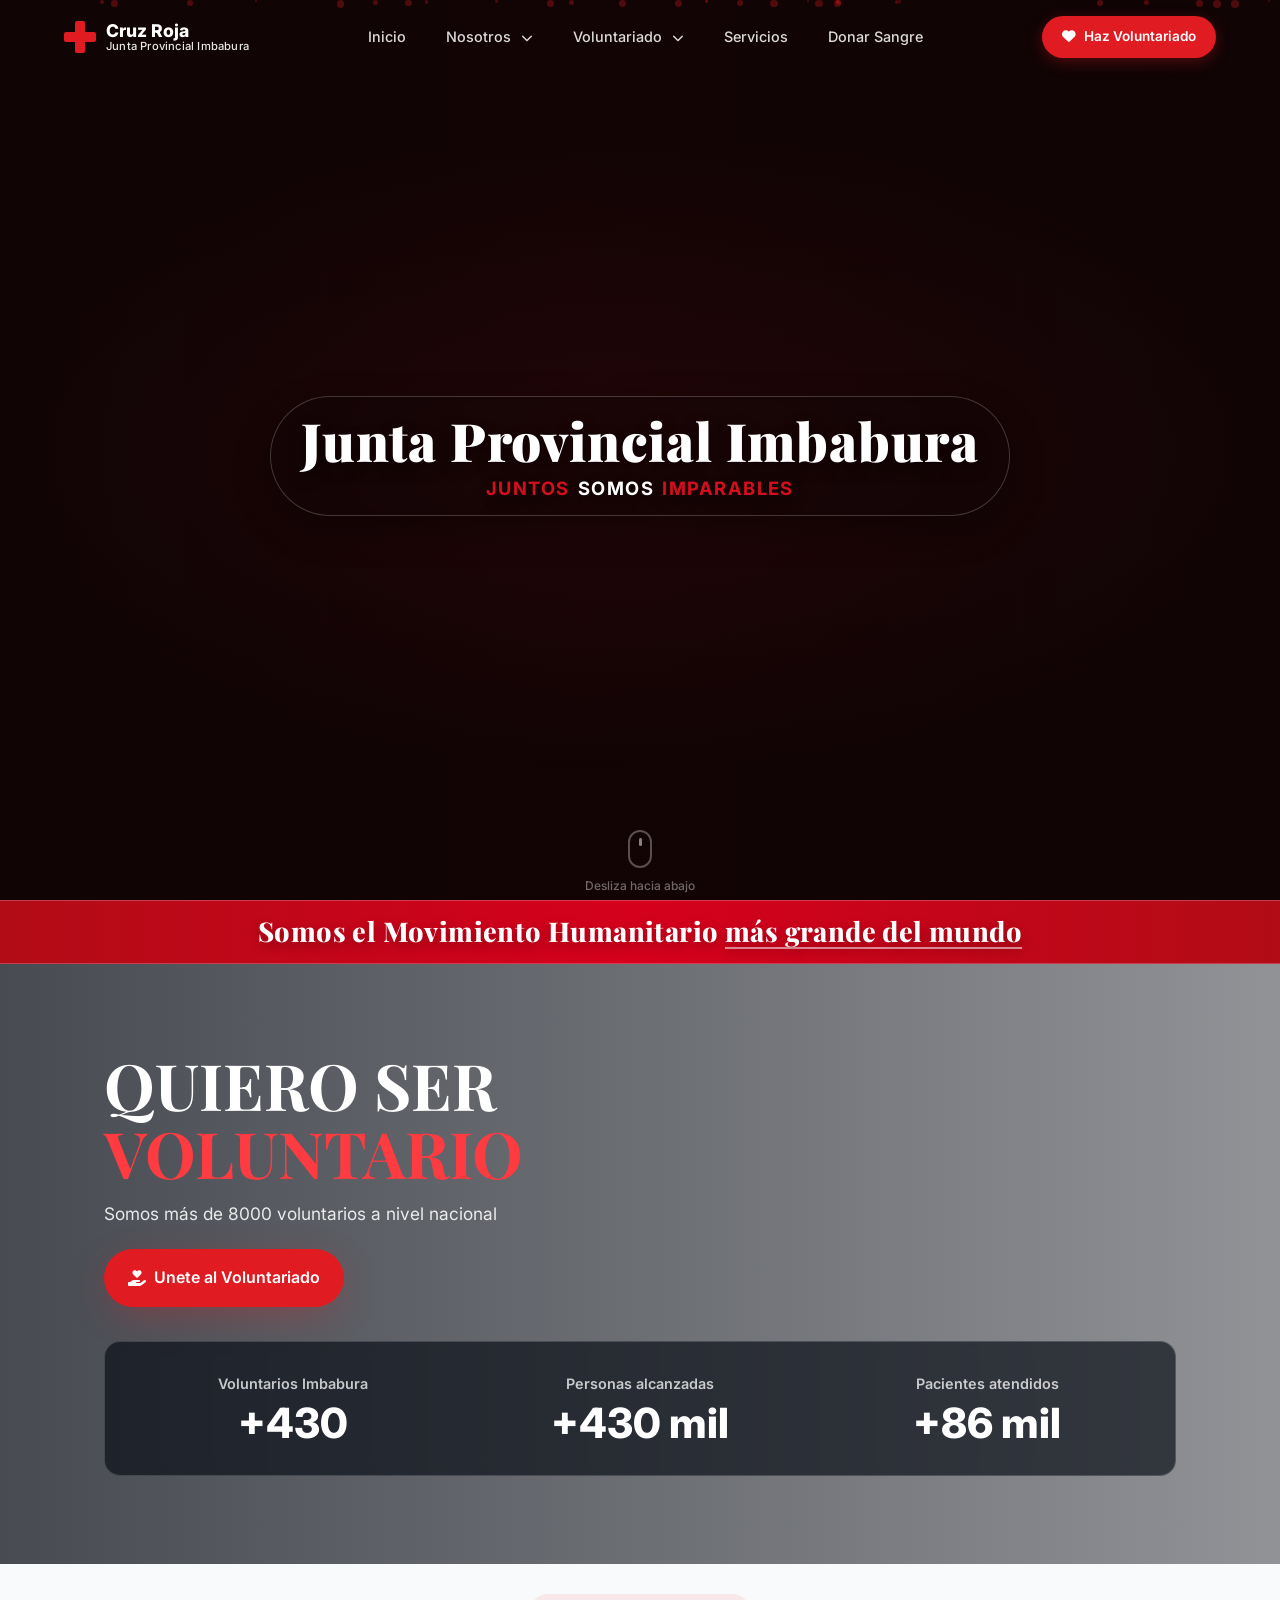
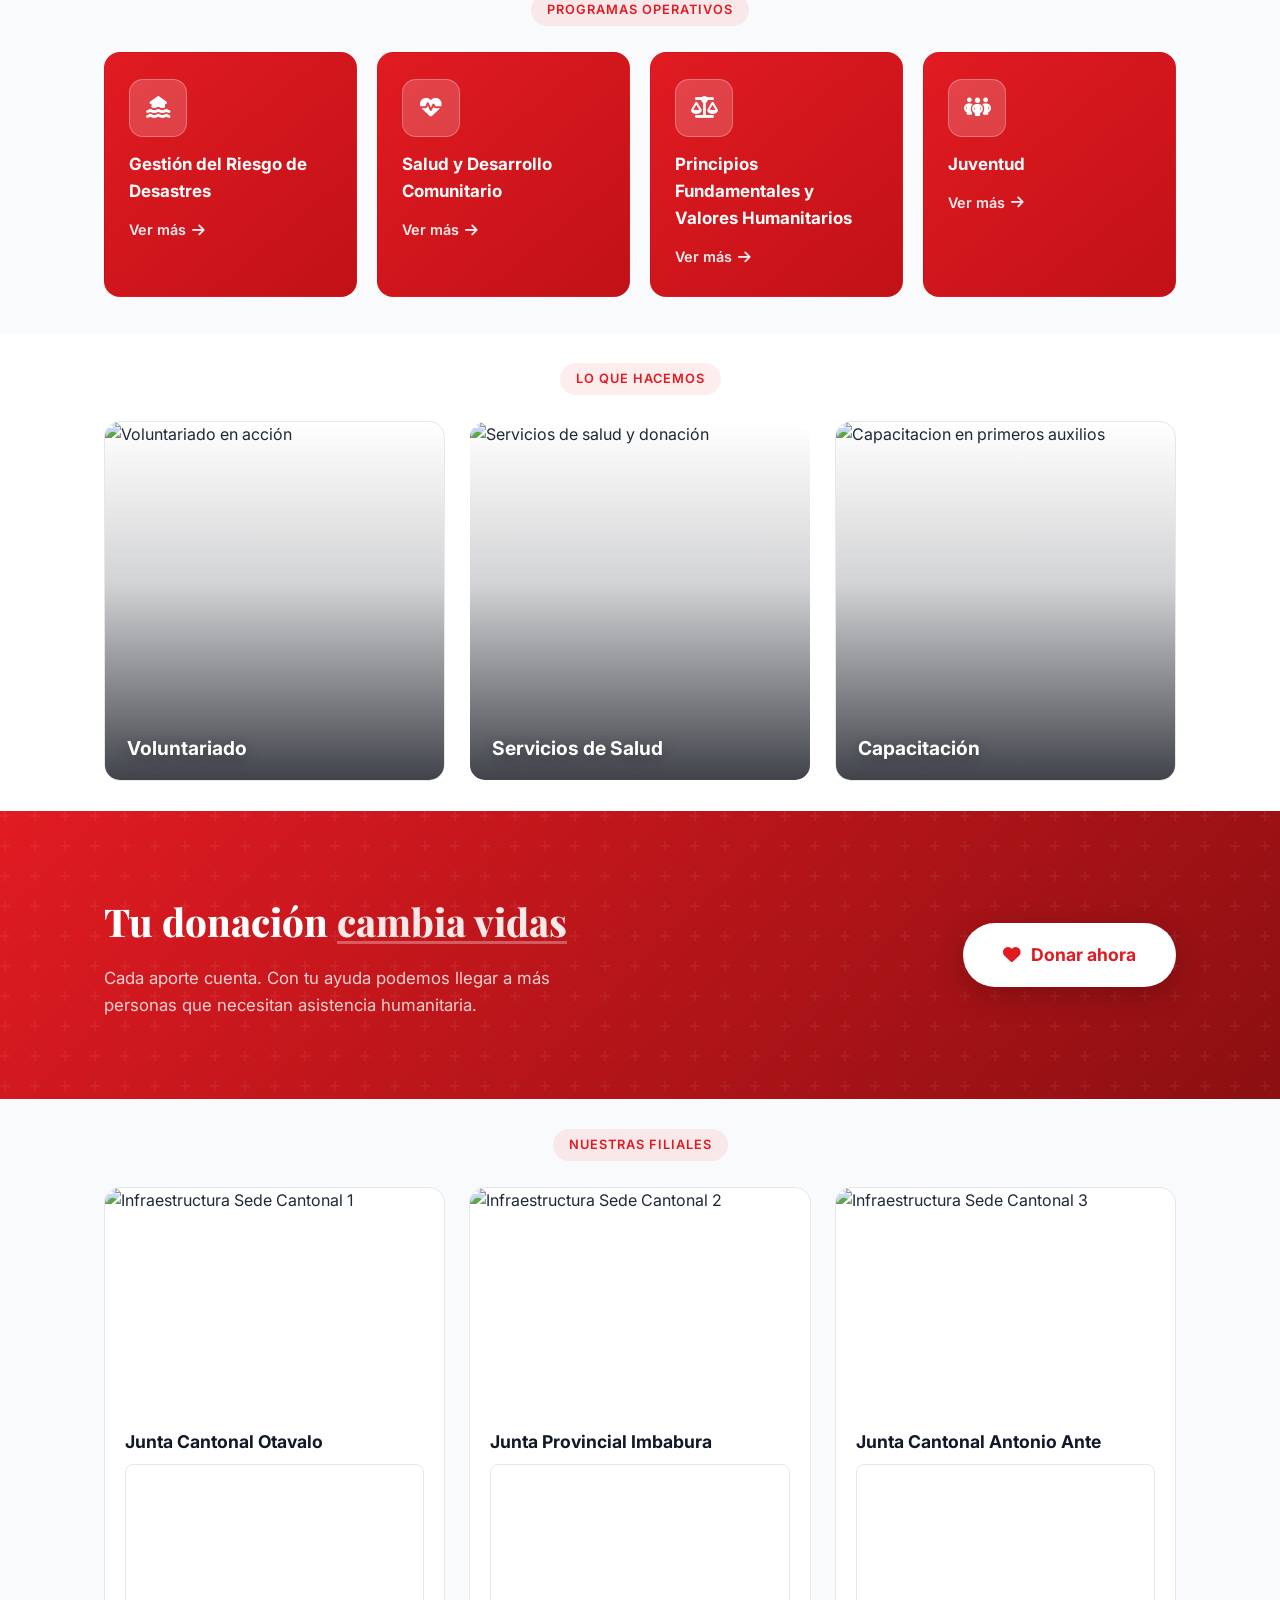
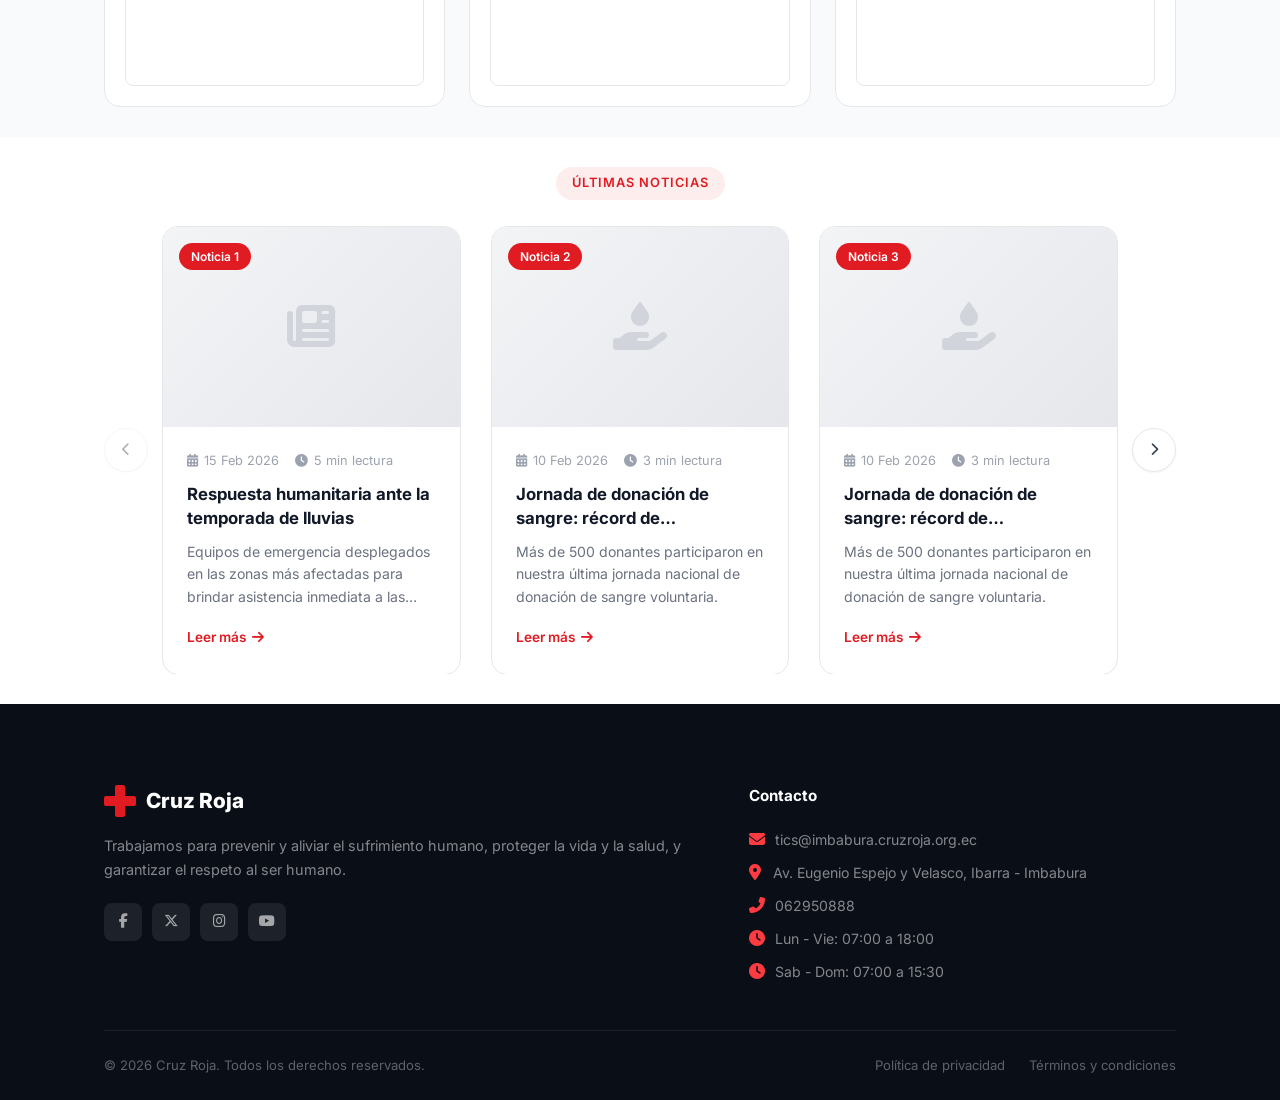
==== commit 3c46dfbe: "Add files via upload" ====
--- a/index.html
+++ b/index.html
@@ -95,47 +95,32 @@
     </nav>
 
     <!-- Hero Section -->
-    <section id="inicio" class="hero">
-        <div class="hero-bg">
-            <div class="hero-gradient"></div>
-            <div class="hero-particles" id="heroParticles"></div>
-        </div>
-        <div class="hero-content">
+    <section id="inicio" class="hero">
+        <div class="hero-bg">
+            <div class="hero-carousel" id="heroCarousel" aria-hidden="true">
+                <div class="hero-slide is-active" style="background-image: url('https://images.unsplash.com/photo-1603398938378-e54eab446dde?auto=format&fit=crop&w=1920&q=80');"></div>
+                <div class="hero-slide" style="background-image: url('https://images.unsplash.com/photo-1569017388730-020b5f80a004?auto=format&fit=crop&w=1920&q=80');"></div>
+                <div class="hero-slide" style="background-image: url('https://images.unsplash.com/photo-1542810634-71277d95dcbb?auto=format&fit=crop&w=1920&q=80');"></div>
+                <div class="hero-slide" style="background-image: url('https://images.unsplash.com/photo-1488521787991-ed7bbaae773c?auto=format&fit=crop&w=1920&q=80');"></div>
+                <div class="hero-slide" style="background-image: url('https://images.unsplash.com/photo-1516574187841-cb9cc2ca948b?auto=format&fit=crop&w=1920&q=80');"></div>
+            </div>
+            <div class="hero-gradient"></div>
+            <div class="hero-particles" id="heroParticles"></div>
+        </div>
+        <div class="hero-content">
            <!-- <div class="hero-badge">
                 <i class="fas fa-hands-holding-heart"></i>
                 <span>Desde 1863 al servicio de la humanidad</span>
             </div>-->
-            <h1 class="hero-title">
-                Juntos Somos
-                <span class="highlight">Imparables</span>
-            </h1>
-            <p class="hero-subtitle">
-                Trabajamos incansablemente para prevenir y aliviar el sufrimiento humano,
-                proteger la vida y la salud, y garantizar el respeto al ser humano.
-            </p>
-            <div class="hero-buttons">
-                <a href="#voluntariado" class="btn btn-primary btn-lg">
-                    <i class="fas fa-hand-holding-heart"></i> Únete como voluntario
-                </a>
-                <a href="#nosotros" class="btn btn-outline btn-lg">
-                    <i class="fas fa-play-circle"></i> Conoce más
-                </a>
-            </div>
-            <!--  <div class="hero-stats">
-                <div class="stat-item">
-                    <span class="stat-number" data-target="192">0</span>
-                    <span class="stat-label">Países</span>
-                </div>
-                <div class="stat-item">
-                    <span class="stat-number" data-target="14">0</span><span class="stat-suffix">M+</span>
-                    <span class="stat-label">Voluntarios</span>
-                </div>
-                <div class="stat-item">
-                    <span class="stat-number" data-target="160">0</span><span class="stat-suffix">+</span>
-                    <span class="stat-label">Años de servicio</span>
-                </div>
-            </div>-->
-        </div>
+            <h1 class="hero-title">
+                <span class="hero-title-main">Junta Provincial Imbabura</span>
+                <span class="hero-title-sub">
+                    <span class="hero-word-red">Juntos</span>
+                    <span class="hero-word-white">Somos</span>
+                    <span class="hero-word-red">Imparables</span>
+                </span>
+            </h1>
+        </div>
         <div class="scroll-indicator">
             <div class="mouse">
                 <div class="wheel"></div>
@@ -143,8 +128,6 @@
             <span>Desliza hacia abajo</span>
         </div>
     </section>
-   
-
 
     <!-- Humanitarian Movement Divider -->
     <section class="humanitarian-divider">
@@ -300,7 +283,7 @@
                     <div class="service-front">
                         <img class="service-image"
                             src="https://images.unsplash.com/photo-1584515933487-779824d29309?auto=format&fit=crop&w=900&q=80"
-                            alt="Voluntariado en accion">
+                            alt="Voluntariado en acción">
                         <h3 class="service-front-title">Voluntariado</h3>
                     </div>
                     <div class="service-back">
@@ -319,7 +302,7 @@
                     <div class="service-front">
                         <img class="service-image"
                             src="https://images.unsplash.com/photo-1579684385127-1ef15d508118?auto=format&fit=crop&w=900&q=80"
-                            alt="Servicios de salud y donacion">
+                            alt="Servicios de salud y donación">
                         <h3 class="service-front-title">Servicios de Salud</h3>
                     </div>
                     <div class="service-back">
--- a/styles.css
+++ b/styles.css
@@ -429,11 +429,24 @@
     box-shadow: var(--shadow-red);
 }
 
-.btn-primary:hover {
-    background: var(--red-dark);
-    transform: translateY(-2px);
-    box-shadow: 0 14px 44px -10px rgba(225, 27, 34, 0.5);
-}
+.btn-primary:hover {
+    background: var(--red-dark);
+    transform: translateY(-2px);
+    box-shadow: 0 14px 44px -10px rgba(225, 27, 34, 0.5);
+}
+
+.volunteer-programs-btn {
+    background: var(--white);
+    color: var(--red-primary);
+    border: 2px solid var(--red-primary);
+    box-shadow: none;
+}
+
+.volunteer-programs-btn:hover {
+    background: var(--red-primary);
+    color: var(--white);
+    border-color: var(--red-primary);
+}
 
 .btn-outline {
     background: transparent;
@@ -502,19 +515,39 @@
     padding-top: 20px;
 }
 
-.hero-bg {
-    position: absolute;
-    inset: 0;
-    background: linear-gradient(135deg, var(--gray-950) 0%, #1a0507 40%, var(--red-darker) 100%);
-}
-
-.hero-gradient {
-    position: absolute;
-    inset: 0;
-    background:
-        radial-gradient(ellipse 80% 50% at 50% 50%, rgba(225, 27, 34, 0.15) 0%, transparent 70%),
-        radial-gradient(ellipse 40% 40% at 80% 20%, rgba(225, 27, 34, 0.1) 0%, transparent 60%);
-}
+.hero-bg {
+    position: absolute;
+    inset: 0;
+    background: #140304;
+}
+
+.hero-carousel {
+    position: absolute;
+    inset: 0;
+}
+
+.hero-slide {
+    position: absolute;
+    inset: 0;
+    background-size: cover;
+    background-position: center;
+    opacity: 0;
+    transform: scale(1.04);
+    transition: opacity 1.1s ease, transform 6s ease;
+}
+
+.hero-slide.is-active {
+    opacity: 1;
+    transform: scale(1);
+}
+
+.hero-gradient {
+    position: absolute;
+    inset: 0;
+    background:
+        linear-gradient(90deg, rgba(13, 5, 6, 0.54) 0%, rgba(13, 5, 6, 0.34) 45%, rgba(13, 5, 6, 0.54) 100%),
+        radial-gradient(ellipse 80% 50% at 50% 50%, rgba(225, 27, 34, 0.12) 0%, transparent 70%);
+}
 
 .hero-particles {
     position: absolute;
@@ -577,15 +610,60 @@
     font-size: 0.9rem;
 }
 
-.hero-title {
-    font-family: var(--font-display);
-    font-size: clamp(2.8rem, 6vw, 4rem);
-    font-weight: 800;
-    color: var(--white);
-    line-height: 1.1;
-    margin-bottom: 10px;
-    animation: fade-in-up 0.8s ease 0.15s both;
-}
+.hero-title {
+    display: inline-flex;
+    flex-direction: column;
+    align-items: center;
+    justify-content: center;
+    max-width: 100%;
+    font-family: var(--font-display);
+    font-size: clamp(1.6rem, 5.2vw, 4rem);
+    font-weight: 800;
+    color: var(--white);
+    line-height: 1.22;
+    margin-bottom: 8px;
+    letter-spacing: 0.01em;
+    text-shadow: 0 12px 30px rgba(0, 0, 0, 0.6);
+    background: rgba(14, 7, 8, 0.3);
+    border: 1px solid rgba(255, 255, 255, 0.2);
+    backdrop-filter: blur(3px);
+    -webkit-backdrop-filter: blur(3px);
+    border-radius: 999px;
+    padding: 14px 30px 16px;
+    box-shadow: 0 14px 36px rgba(0, 0, 0, 0.32);
+    animation: fade-in-up 0.8s ease 0.15s both;
+}
+
+.hero-title-main {
+    color: #ffffff;
+    text-shadow: 0 6px 16px rgba(0, 0, 0, 0.42);
+    font-size: clamp(1.45rem, 4.2vw, 3.3rem);
+    font-weight: 900;
+    line-height: 1.1;
+    letter-spacing: 0.015em;
+}
+
+.hero-title-sub {
+    display: inline-flex;
+    gap: 8px;
+    align-items: center;
+    justify-content: center;
+    margin-top: 8px;
+    font-family: var(--font-primary);
+    font-size: clamp(0.78rem, 1.7vw, 1.15rem);
+    font-weight: 700;
+    letter-spacing: 0.08em;
+    text-transform: uppercase;
+    text-shadow: 0 6px 16px rgba(0, 0, 0, 0.42);
+}
+
+.hero-word-red {
+    color: #d40f1d;
+}
+
+.hero-word-white {
+    color: #ffffff;
+}
 
 .highlight {
     color: var(--red-light);
@@ -1048,11 +1126,52 @@
 }
 
 /* ===== HUMANITARIAN DIVIDER ===== */
-.humanitarian-divider {
-    padding: 10px 0;
-    border-top: 1px solid rgba(225, 27, 34, 0.2);
-    border-bottom: 1px solid rgba(225, 27, 34, 0.2);
-}
+.humanitarian-divider {
+    position: relative;
+    overflow: hidden;
+    padding: 10px 0;
+    border: none;
+    background: linear-gradient(90deg, #b20c17 0%, #d5001c 50%, #b20c17 100%);
+    box-shadow: inset 0 1px 0 rgba(255, 255, 255, 0.22), inset 0 -1px 0 rgba(255, 255, 255, 0.22);
+}
+
+.humanitarian-divider .section-header {
+    margin-bottom: 0;
+}
+
+.humanitarian-divider .section-title {
+    margin: 0;
+    font-size: clamp(1.1rem, 2.2vw, 1.7rem);
+    font-weight: 800;
+    letter-spacing: 0.015em;
+    color: #ffffff;
+    text-shadow: 0 4px 12px rgba(0, 0, 0, 0.28);
+}
+
+.humanitarian-divider .section-title .highlight {
+    color: #ffffff;
+    text-decoration: underline;
+    text-decoration-color: rgba(255, 255, 255, 0.55);
+    text-underline-offset: 5px;
+}
+
+.humanitarian-divider .section-header[data-animate].animated .section-title {
+    animation: humanitarian-title-enter 0.8s cubic-bezier(0.16, 1, 0.3, 1);
+}
+
+@keyframes humanitarian-title-enter {
+    0% {
+        opacity: 0;
+        transform: translateY(12px) scale(0.98);
+        letter-spacing: 0.06em;
+    }
+
+    100% {
+        opacity: 1;
+        transform: translateY(0);
+        letter-spacing: 0.015em;
+    }
+}
 
 .humanitarian-header {
     max-width: 860px;
@@ -2083,9 +2202,33 @@
     background: var(--gray-50);
 }
 
-.volunteer-section-alt {
-    background: var(--white);
-}
+.volunteer-section-alt {
+    background: var(--white);
+}
+
+.elections-actions {
+    margin-top: 2rem;
+    display: flex;
+    flex-wrap: wrap;
+    justify-content: center;
+    gap: 12px;
+}
+
+.elections-actions .btn-primary {
+    background: #1f4e79;
+    box-shadow: 0 10px 30px -10px rgba(31, 78, 121, 0.55);
+}
+
+.elections-actions .btn-primary:hover {
+    background: #163a5a;
+    box-shadow: 0 14px 40px -10px rgba(22, 58, 90, 0.6);
+}
+
+.elections-proclamation-header {
+    margin-top: 22px;
+    padding-top: 18px;
+    border-top: 2px solid rgba(31, 78, 121, 0.35);
+}
 
 .volunteer-intro {
     max-width: 980px;
@@ -3252,9 +3395,9 @@
         min-height: 620px;
     }
 
-    .humanitarian-divider {
-        padding: 20px 0;
-    }
+    .humanitarian-divider {
+        padding: 8px 0;
+    }
 
     .volunteer-cta-stats {
         grid-template-columns: 1fr;
@@ -3534,11 +3677,25 @@
     }
 }
 
-@media (max-width: 480px) {
-    .hero-stats {
-        flex-direction: column;
-        gap: 16px;
-    }
+@media (max-width: 480px) {
+    .hero-title {
+        padding: 9px 16px 11px;
+        font-size: clamp(1.22rem, 5.2vw, 1.65rem);
+    }
+
+    .hero-title-main {
+        font-size: clamp(1.16rem, 5.4vw, 1.58rem);
+    }
+
+    .hero-title-sub {
+        font-size: clamp(0.66rem, 2.8vw, 0.82rem);
+        letter-spacing: 0.06em;
+    }
+
+    .hero-stats {
+        flex-direction: column;
+        gap: 16px;
+    }
 
     .volunteer-form,
     .contact-form {
